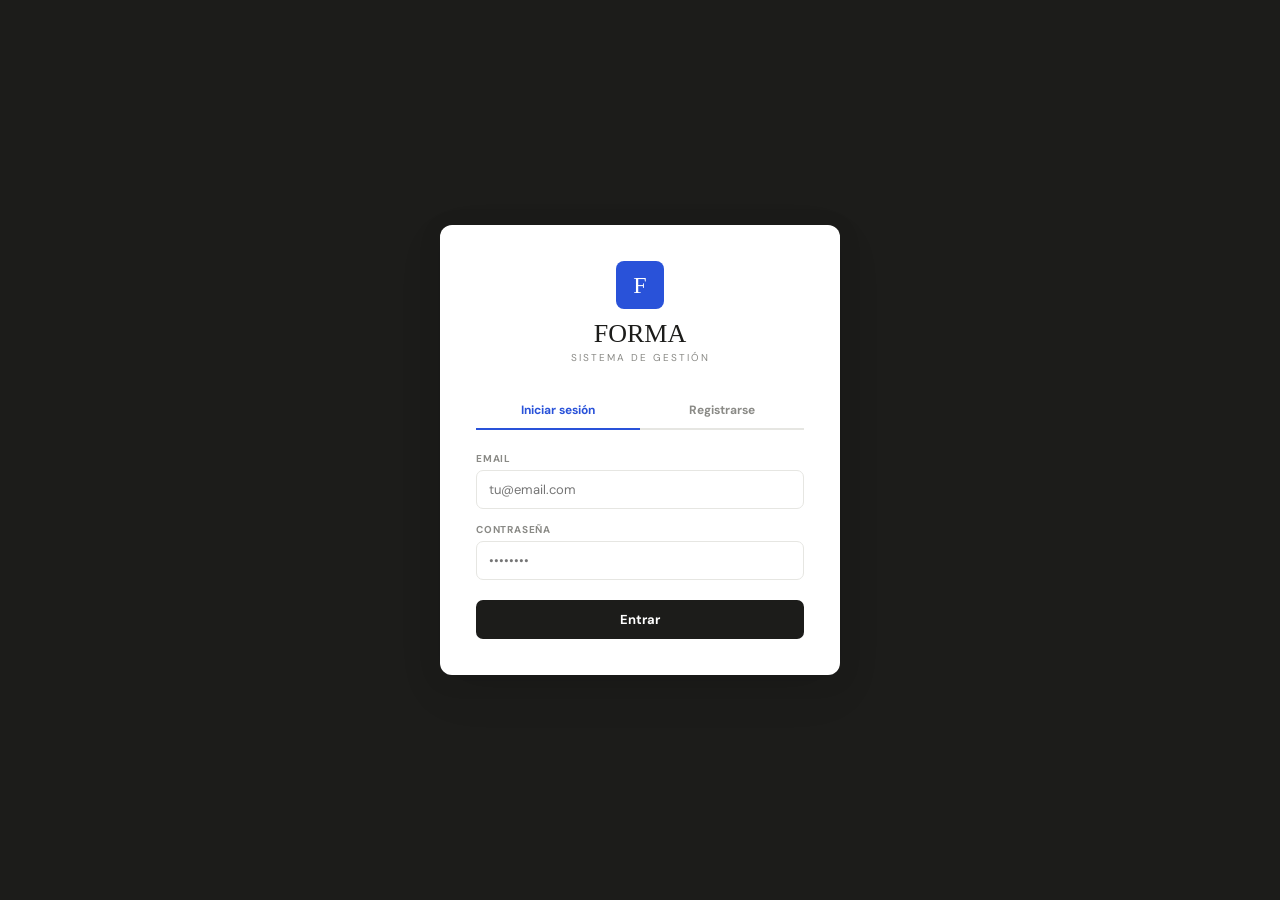
==== index.html @ 28c8d7a1 "Fix auth: bump scripts a v=3 para forzar cache bust tras deploy" ====
<!DOCTYPE html>
<html lang="es">
<head>
  <meta charset="UTF-8">
  <meta name="viewport" content="width=device-width, initial-scale=1.0">
  <title>FORMA</title>
  <link rel="stylesheet" href="css/styles.css">
  <link rel="stylesheet" href="https://cdnjs.cloudflare.com/ajax/libs/font-awesome/5.15.4/css/all.min.css">
  <link href="https://fonts.googleapis.com/css2?family=DM+Sans:wght@400;500;600;700;800;900&display=swap" rel="stylesheet">
</head>
<body>

<!-- PANTALLA DE AUTENTICACIÓN -->
<div id="auth-screen" class="hidden">
  <div class="auth-box">
    <div class="auth-logo">
      <div class="auth-logo-mark">F</div>
      <div class="auth-logo-name">FORMA</div>
      <div class="auth-logo-tag">Sistema de Gestión</div>
    </div>
    <div class="auth-tab">
      <div class="auth-tab-btn active" id="tab-login" onclick="window.switchAuthTab&&switchAuthTab('login')">Iniciar sesión</div>
      <div class="auth-tab-btn" id="tab-registro" onclick="window.switchAuthTab&&switchAuthTab('registro')">Registrarse</div>
    </div>
    <div id="auth-login">
      <div class="auth-field"><label>Email</label><input type="email" id="au-email" placeholder="tu@email.com" onkeydown="if(event.key==='Enter')doLogin()"></div>
      <div class="auth-field"><label>Contraseña</label><input type="password" id="au-pass" placeholder="••••••••" onkeydown="if(event.key==='Enter')doLogin()"></div>
      <button class="auth-btn" onclick="window.doLogin&&doLogin()">Entrar</button>
      <div id="auth-login-msg" style="display:none" class="auth-msg"></div>
    </div>
    <div id="auth-registro" style="display:none">
      <div class="auth-field"><label>Nombre completo</label><input id="au-rnom" placeholder="Tu nombre"></div>
      <div class="auth-field"><label>Email</label><input type="email" id="au-remail" placeholder="tu@email.com"></div>
      <div class="auth-field"><label>Contraseña</label><input type="password" id="au-rpass" placeholder="Mínimo 6 caracteres"></div>
      <div class="auth-field"><label>Repetir contraseña</label><input type="password" id="au-rpass2" placeholder="Repetir"></div>
      <button class="auth-btn" onclick="window.doRegistro&&doRegistro()">Solicitar acceso</button>
      <div id="auth-reg-msg" style="display:none" class="auth-msg"></div>
    </div>
  </div>
</div>

<!-- APLICACIÓN PRINCIPAL -->
<div class="app">
  <aside class="sidebar">
    <div class="sb-logo">
      <div class="logo-mark">F</div>
      <div class="logo-name">FORMA</div>
      <div class="logo-tag">Gestión Integral</div>
    </div>
    <nav class="sb-nav">
      <div class="sb-section">Principal</div>
      <div class="sb-item" id="nav-dashboard" onclick="go('dashboard')"><i class="fa fa-chart-bar"></i><span>Dashboard</span></div>
      <div class="sb-section">Comercial</div>
      <div class="sb-item" id="nav-leads" onclick="go('leads')"><i class="fa fa-funnel-dollar"></i><span>Leads</span></div>
      <div class="sb-item" id="nav-ventas" onclick="go('ventas')"><i class="fa fa-address-book"></i><span>Ventas</span></div>
      <div class="sb-item" id="nav-agente" onclick="go('agente')"><i class="fa fa-phone"></i><span>Agente Ventas</span></div>
      <div class="sb-section">Operaciones</div>
      <div class="sb-item" id="nav-gestion" onclick="go('gestion')" style="position:relative"><i class="fa fa-project-diagram"></i><span>Gestión</span><span id="badge-gestion" style="display:none;position:absolute;top:6px;right:6px;width:8px;height:8px;background:#ef4444;border-radius:50%;border:2px solid var(--sidebar-bg,#1a1a2e)"></span></div>
      <div class="sb-item" id="nav-diseno" onclick="go('diseno')"><i class="fa fa-pen-nib"></i><span>Diseño</span></div>
      <div class="sb-section">Finanzas</div>
      <div class="sb-item" id="nav-presupuestos" onclick="go('presupuestos')"><i class="fa fa-file-invoice-dollar"></i><span>Presupuestos</span></div>
      <div class="sb-item" id="nav-contable" onclick="go('contable')"><i class="fa fa-coins"></i><span>Contable</span></div>
      <div class="sb-item" id="nav-financiero" onclick="go('financiero')" style="display:none"><i class="fa fa-chart-line"></i><span>Análisis Financiero</span></div>
      <div class="sb-item" id="nav-usuarios" onclick="go('usuarios')" style="display:none"><i class="fa fa-users-cog"></i><span>Usuarios</span></div>
    </nav>
    <div class="sb-user" style="cursor:pointer" onclick="doLogout()" title="Cerrar sesión">
      <div class="sb-avatar" id="sb-avatar" style="background:var(--accent)">A</div>
      <div style="flex:1;min-width:0">
        <div class="sb-uname" id="sb-uname">Admin Sistema</div>
        <div class="sb-urole" id="sb-urole">Acceso total</div>
      </div>
      <i class="fa fa-sign-out-alt" style="color:rgba(255,255,255,.3);font-size:12px"></i>
    </div>
  </aside>
  <main class="main">
    <div class="topbar">
      <div class="topbar-left">
        <div class="topbar-title" id="topbar-title">Dashboard</div>
        <div class="sw"><i class="fa fa-search si"></i><input type="text" id="search-q" placeholder="Buscar..." oninput="buscar(this.value)"></div>
      </div>
      <div id="topbar-actions" style="display:flex;gap:8px"></div>
    </div>
    <div class="content" id="content"></div>
  </main>
</div>


<!-- MODALES (contenedores - el JS inyecta el contenido) -->
<!-- Modal Lead -->
<!-- Modal Nuevo / Editar Contacto CRM -->
<div id="m-lead" class="overlay">
  <div class="modal modal-lg" style="max-width:760px;width:95vw">
    <div class="modal-hd">
      <div>
        <div class="modal-title" id="m-lead-title">Nuevo Contacto</div>
        <div style="font-size:11px;color:rgba(255,255,255,.4);margin-top:2px">Completá los datos del contacto</div>
      </div>
      <div class="modal-close" onclick="cerrar('m-lead')"><i class="fa fa-times"></i></div>
    </div>
    <div class="modal-bd" style="padding:20px;max-height:74vh;overflow-y:auto">

      <!-- Datos personales -->
      <div style="font-size:10px;font-weight:700;text-transform:uppercase;letter-spacing:1.5px;color:var(--ink3);margin-bottom:10px;padding-bottom:6px;border-bottom:1px solid var(--border)">
        <i class="fa fa-user" style="margin-right:5px"></i>Datos de contacto
      </div>
      <div class="field" style="margin-bottom:14px">
        <label>Nombre completo *</label>
        <input id="l-nom" placeholder="Nombre y apellido">
      </div>
      <div style="display:grid;grid-template-columns:1fr 1fr;gap:14px;margin-bottom:14px">
        <div class="field"><label>Teléfono</label><input id="l-tel" placeholder="+54 9 388..."></div>
        <div class="field"><label>Email</label><input type="email" id="l-email" placeholder="email@ejemplo.com"></div>
      </div>
      <div class="field" style="margin-bottom:14px">
        <label>Dirección</label>
        <input id="l-loc" placeholder="Ciudad, Provincia">
      </div>
      <div style="display:grid;grid-template-columns:1fr 1fr;gap:14px;margin-bottom:14px">
        <div class="field"><label>Empresa</label><input id="l-emp" placeholder="Nombre de la empresa"></div>
        <div class="field"><label>Puesto</label><input id="l-cargo" placeholder="Cargo o rol"></div>
      </div>
      <div style="display:grid;grid-template-columns:1fr 1fr 1fr;gap:14px;margin-bottom:20px">
        <div class="field"><label>Origen</label>
          <select id="l-origen">
            <option value="WhatsApp">WhatsApp</option>
            <option value="Referido">Referido</option>
            <option value="Instagram">Instagram</option>
            <option value="Web">Web</option>
            <option value="Llamada">Llamada</option>
          </select>
        </div>
        <div class="field"><label>Categoría</label>
          <select id="l-cat">
            <option value="Particular">Particular</option>
            <option value="Empresa">Empresa</option>
            <option value="Profesional">Profesional</option>
            <option value="Proveedores">Proveedores</option>
            <option value="Institución">Institución</option>
          </select>
        </div>
        <div class="field"><label>Estado</label>
          <select id="l-status">
            <option value="Pendiente">Pendiente</option>
            <option value="Contactado">Contactado</option>
            <option value="Visita Agendada">Visita Agendada ⭐</option>
            <option value="En seguimiento">En seguimiento</option>
            <option value="Activo">Activo</option>
            <option value="Cerrado">Cerrado</option>
          </select>
        </div>
      </div>

      <!-- Datos bancarios -->
      <div style="font-size:10px;font-weight:700;text-transform:uppercase;letter-spacing:1.5px;color:var(--ink3);margin-bottom:10px;padding-bottom:6px;border-bottom:1px solid var(--border)">
        <i class="fa fa-university" style="margin-right:5px"></i>Datos bancarios <span style="font-size:9px;font-weight:400;text-transform:none">(opcional — para proveedores)</span>
      </div>
      <div style="display:grid;grid-template-columns:1fr 1fr;gap:14px;margin-bottom:14px">
        <div class="field"><label>CUIT/CUIL</label><input id="l-cuit" placeholder="20-00000000-0"></div>
        <div class="field"><label>CBU</label><input id="l-cbu" placeholder="0110..."></div>
      </div>
      <div style="display:grid;grid-template-columns:1fr 1fr;gap:14px;margin-bottom:20px">
        <div class="field"><label>Alias CBU</label><input id="l-alias" placeholder="NOMBRE.APELLIDO"></div>
        <div class="field"><label>Banco</label><input id="l-banco" placeholder="Banco Nación..."></div>
      </div>

      <!-- Notas -->
      <div class="field">
        <label>Notas</label>
        <textarea id="l-notas" rows="3" placeholder="Observaciones, intereses, detalles importantes..."></textarea>
      </div>
    </div>
    <div class="modal-ft">
      <div id="lead-delete-btn" style="display:none">
        <button class="btn btn-danger" onclick="eliminarContacto()"><i class="fa fa-trash"></i> Eliminar</button>
      </div>
      <div style="display:flex;gap:8px">
        <button class="btn btn-secondary" onclick="cerrar('m-lead')">Cancelar</button>
        <button class="btn btn-primary" onclick="guardarLead()">
          <i class="fa fa-save"></i> <span id="lead-btn-label">Guardar Contacto</span>
        </button>
      </div>
    </div>
  </div>
</div>

<!-- Modal Detalle (Lead/Proyecto) -->
<div id="m-detalle" class="overlay">
  <div class="modal modal-lg">
    <div class="modal-hd">
      <div>
        <div class="modal-title" id="det-title"></div>
        <div style="font-size:12px;color:rgba(255,255,255,.5);margin-top:2px" id="det-sub"></div>
      </div>
      <div style="display:flex;gap:8px;align-items:center">
        <button class="btn btn-secondary btn-sm" id="det-edit-btn"><i class="fa fa-edit"></i> Editar</button>
        <div class="modal-close" onclick="cerrar('m-detalle')"><i class="fa fa-times"></i></div>
      </div>
    </div>
    <div class="modal-bd" id="det-body"></div>
  </div>
</div>

<!-- Modal Importar Contactos CRM -->
<div id="m-importar" class="overlay">
  <div class="modal" style="max-width:600px;width:93vw">
    <div class="modal-hd">
      <div>
        <div class="modal-title">Importar Contactos</div>
        <div style="font-size:11px;color:rgba(255,255,255,.4);margin-top:2px">Importá desde CSV o archivo de texto</div>
      </div>
      <div class="modal-close" onclick="cerrar('m-importar')"><i class="fa fa-times"></i></div>
    </div>
    <div class="modal-bd" style="padding:24px">
      <input type="hidden" id="crm-imp-step" value="1">

      <!-- Paso 1: Subir archivo -->
      <div id="crm-imp-step1">
        <!-- Zona drag & drop -->
        <div id="crm-imp-dropzone"
          style="border:2px dashed var(--border);border-radius:var(--r-lg);padding:46px 24px;text-align:center;background:var(--surface);cursor:pointer;transition:border-color .2s;margin-bottom:20px"
          onclick="document.getElementById('crm-imp-file-input').click()"
          ondragover="event.preventDefault();this.style.borderColor='var(--accent)'"
          ondragleave="this.style.borderColor='var(--border)'"
          ondrop="event.preventDefault();this.style.borderColor='var(--border)';crmImportarCSV(event.dataTransfer.files)">
          <i class="fa fa-file-import" style="font-size:38px;color:var(--ink4);display:block;margin-bottom:14px"></i>
          <div style="font-size:15px;font-weight:600;color:var(--ink2);margin-bottom:8px">Arrastrá tu archivo aquí</div>
          <div style="font-size:12px;color:var(--ink4);margin-bottom:16px">o hacé click para seleccionar</div>
          <div style="font-size:11px;color:var(--ink4);margin-bottom:16px">Formatos: .txt, .csv (separado por tabulaciones)</div>
          <button class="btn btn-secondary btn-sm" onclick="event.stopPropagation();document.getElementById('crm-imp-file-input').click()">
            <i class="fa fa-folder-open"></i> Seleccionar Archivo
          </button>
          <input type="file" id="crm-imp-file-input" accept=".txt,.csv,.tsv"
            style="display:none" onchange="crmImportarCSV(this.files)">
        </div>

        <!-- Instrucciones -->
        <div style="background:var(--surface2);border-radius:var(--r);padding:16px">
          <div style="font-size:12px;font-weight:700;color:var(--ink2);margin-bottom:10px">
            <i class="fa fa-info-circle" style="color:var(--accent)"></i> Formato esperado
          </div>
          <div style="font-size:12px;color:var(--ink3);line-height:1.8">
            • Columna 1: Cualquier dato (se ignora)<br>
            • Columna 2: <strong>Teléfono</strong><br>
            • Columna 3: <strong>Nombre</strong> (puede incluir puesto, ej: "Juan — Arquitecto")<br>
            • Primera fila: Encabezado (se omite automáticamente)<br>
            • El sistema detecta automáticamente empresa, puesto y categoría
          </div>
        </div>
      </div>

      <!-- Paso 2: Resultado (se muestra tras importar) -->
      <div id="crm-imp-step2" style="display:none;text-align:center;padding:20px 0">
        <i class="fa fa-check-circle" style="font-size:48px;color:var(--green);display:block;margin-bottom:16px"></i>
        <div style="font-size:18px;font-weight:700;color:var(--ink1);margin-bottom:8px">¡Importación exitosa!</div>
        <div id="crm-imp-resultado" style="font-size:14px;color:var(--ink3)"></div>
      </div>
    </div>
    <div class="modal-ft">
      <button class="btn btn-secondary" onclick="cerrar('m-importar')">Cerrar</button>
    </div>
  </div>
</div>

<!-- Modal Timeline -->
<div id="m-timeline" class="overlay">
  <div class="modal">
    <div class="modal-hd">
      <div class="modal-title">Registrar actividad</div>
      <div class="modal-close" onclick="cerrar('m-timeline')"><i class="fa fa-times"></i></div>
    </div>
    <div class="modal-bd">
      <div class="field"><label>Tipo</label>
        <select id="tl-tipo"><option value="llamada">Llamada</option><option value="reunion">Reunión</option><option value="email">Email</option><option value="whatsapp">WhatsApp</option><option value="nota">Nota</option></select></div>
      <div class="field"><label>Fecha</label><input type="date" id="tl-fecha"></div>
      <div class="field"><label>Nota</label><textarea id="tl-nota" rows="3" placeholder="¿Qué se habló?"></textarea></div>
      <div class="field"><label>Próxima acción</label><input id="tl-prox" placeholder="Ej: Llamar el lunes"></div>
    </div>
    <div class="modal-ft">
      <button class="btn btn-secondary" onclick="cerrar('m-timeline')">Cancelar</button>
      <button class="btn btn-primary" onclick="guardarTL()"><i class="fa fa-check"></i> Guardar</button>
    </div>
  </div>
</div>

<!-- Modal Proyecto -->
<!-- Modal Nuevo / Editar Proyecto -->
<div id="m-proyecto" class="overlay">
  <div class="modal modal-lg" style="max-width:760px;width:95vw">
    <div class="modal-hd">
      <div>
        <div class="modal-title" id="m-proy-title">Nuevo Proyecto</div>
        <div style="font-size:11px;color:rgba(255,255,255,.4);margin-top:2px">Completá los campos para registrar el proyecto</div>
      </div>
      <div class="modal-close" onclick="cerrar('m-proyecto')"><i class="fa fa-times"></i></div>
    </div>
    <div class="modal-bd" style="padding:20px;max-height:72vh;overflow-y:auto">
      <!-- Nombre -->
      <div class="field" style="margin-bottom:14px">
        <label>Nombre del proyecto *</label>
        <input id="p-nom" placeholder="Ej: Oficina Tech Solutions">
      </div>
      <!-- Cliente / Empresa -->
      <div style="display:grid;grid-template-columns:1fr 1fr;gap:14px;margin-bottom:14px">
        <div class="field"><label>Cliente *</label><input id="p-cli" placeholder="Nombre del cliente"></div>
        <div class="field"><label>Empresa <span style="font-size:10px;color:var(--ink3)">(opcional)</span></label><input id="p-emp" placeholder="Nombre de la empresa"></div>
      </div>
      <!-- CUIT / Tel -->
      <div style="display:grid;grid-template-columns:1fr 1fr;gap:14px;margin-bottom:14px">
        <div class="field"><label>CUIT</label><input id="p-cuit" placeholder="30-00000000-0"></div>
        <div class="field"><label>Teléfono</label><input id="p-tel" placeholder="+54 9 388..."></div>
      </div>
      <!-- Email -->
      <div class="field" style="margin-bottom:14px">
        <label>Email</label><input type="email" id="p-email" placeholder="email@empresa.com">
      </div>
      <!-- Categoría / Tipo / Área / Estado -->
      <div style="display:grid;grid-template-columns:1fr 1fr;gap:14px;margin-bottom:14px">
        <div class="field"><label>Categoría</label>
          <select id="p-cat">
            <option value="Oficina">Oficina</option>
            <option value="Hogar">Hogar</option>
            <option value="Comercio">Comercio</option>
            <option value="Gastronómico">Gastronómico</option>
          </select>
        </div>
        <div class="field"><label>Tipo de Proyecto</label>
          <select id="p-tipo">
            <option value="Diseño integral">Diseño integral</option>
            <option value="Equipamiento">Equipamiento</option>
            <option value="Renovación">Renovación</option>
            <option value="Consultoría">Consultoría</option>
          </select>
        </div>
        <div class="field"><label>Área</label>
          <select id="p-area">
            <option value="gestion">Gestión</option>
            <option value="diseño">Diseño</option>
            <option value="arquitectura">Arquitectura</option>
          </select>
        </div>
        <div class="field"><label>Estado</label>
          <select id="p-status">
            <option value="relevamiento">Relevamiento</option>
            <option value="presupuestar">Presupuestar ⚡ (crea ppto.)</option>
            <option value="En proceso">En proceso</option>
            <option value="completado">Completado</option>
            <option value="cancelado">Cancelado 🗑️ (elimina proyecto)</option>
          </select>
        </div>
      </div>
      <!-- Fecha -->
      <div class="field" style="margin-bottom:14px">
        <label>Fecha límite</label>
        <input type="date" id="p-fecha">
      </div>
      <!-- Descripción -->
      <div class="field" style="margin-bottom:14px">
        <label>Brief / Descripción</label>
        <textarea id="p-desc" rows="3" placeholder="Descripción del proyecto..."></textarea>
      </div>
      <!-- Relevamiento -->
      <div class="field" style="margin-bottom:0">
        <label>Relevamiento <span style="font-size:10px;color:var(--ink3)">(notas técnicas)</span></label>
        <textarea id="p-relev" rows="3" placeholder="Datos del relevamiento: medidas, materiales, observaciones..."></textarea>
      </div>
    </div>
    <div class="modal-ft">
      <div id="proy-delete-btn" style="display:none">
        <button class="btn btn-danger" onclick="eliminarProyectoCascada(editProjId)">
          <i class="fa fa-trash"></i> Eliminar Proyecto
        </button>
      </div>
      <div style="display:flex;gap:8px">
        <button class="btn btn-secondary" onclick="cerrar('m-proyecto')">Cancelar</button>
        <button class="btn btn-primary" onclick="guardarProyecto()">
          <i class="fa fa-save"></i> <span id="proy-btn-label">Guardar Proyecto</span>
        </button>
      </div>
    </div>
  </div>
</div>

<!-- Modal Archivos del Proyecto -->
<div id="m-proy-archivos" class="overlay">
  <div class="modal" style="max-width:580px;width:92vw">
    <div class="modal-hd">
      <div>
        <div class="modal-title">Archivos del Proyecto</div>
        <div style="font-size:11px;color:rgba(255,255,255,.4);margin-top:2px" id="proy-arch-sub">—</div>
      </div>
      <div class="modal-close" onclick="cerrar('m-proy-archivos')"><i class="fa fa-times"></i></div>
    </div>
    <div class="modal-bd" style="padding:20px">
      <!-- Zona drag & drop -->
      <div id="proy-dropzone"
        style="border:2px dashed var(--border);border-radius:var(--r-lg);padding:38px 24px;text-align:center;background:var(--surface);cursor:pointer;transition:border-color .2s;margin-bottom:20px"
        onclick="document.getElementById('proy-file-input').click()"
        ondragover="event.preventDefault();this.style.borderColor='var(--accent)'"
        ondragleave="this.style.borderColor='var(--border)'"
        ondrop="proyDrop(event)">
        <i class="fa fa-cloud-upload-alt" style="font-size:36px;color:var(--ink4);margin-bottom:12px;display:block"></i>
        <div style="font-size:14px;font-weight:600;color:var(--ink2);margin-bottom:6px">Arrastrá archivos aquí o hacé click</div>
        <div style="font-size:11px;color:var(--ink4)">PDF, JPG, PNG, DWG, DXF, XLS, XLSX, DOC, DOCX · Máx. 50MB</div>
        <button class="btn btn-secondary btn-sm" style="margin-top:14px"
          onclick="event.stopPropagation();document.getElementById('proy-file-input').click()">
          <i class="fa fa-folder-open"></i> Seleccionar Archivos
        </button>
        <input type="file" id="proy-file-input"
          accept=".pdf,.jpg,.jpeg,.png,.dwg,.dxf,.xls,.xlsx,.doc,.docx"
          multiple style="display:none"
          onchange="proyAgregarArchivos(this.files)">
      </div>
      <!-- Contador + lista -->
      <div style="font-size:12px;font-weight:700;color:var(--ink2);margin-bottom:10px" id="proy-arch-count">Archivos adjuntos (0)</div>
      <div id="proy-arch-lista"
        style="max-height:220px;overflow-y:auto;border:1px solid var(--border);border-radius:var(--r);overflow:hidden">
      </div>
      <!-- Banner 60 días -->
      <div style="margin-top:16px;padding:10px 14px;background:#fff3cd;border:1px solid #ffc107;border-radius:var(--r);display:flex;gap:10px;align-items:flex-start">
        <i class="fa fa-exclamation-triangle" style="color:#856404;margin-top:2px;flex-shrink:0"></i>
        <span style="font-size:11px;color:#856404">Recordatorio: Los archivos se eliminan automáticamente del servidor a los 60 días para optimizar el espacio de almacenamiento.</span>
      </div>
    </div>
    <div class="modal-ft">
      <button class="btn btn-secondary" onclick="cerrar('m-proy-archivos')">Cerrar</button>
    </div>
  </div>
</div>

<!-- Modal Diseño -->
<!-- Modal Nueva / Editar Solicitud de Diseño -->
<div id="m-diseno" class="overlay">
  <div class="modal" style="max-width:700px;width:95vw">
    <div class="modal-hd">
      <div>
        <div class="modal-title" id="m-dis-title">Nueva Solicitud de Diseño</div>
        <div style="font-size:11px;color:rgba(255,255,255,.4);margin-top:2px">Completá los campos para registrar la solicitud</div>
      </div>
      <div class="modal-close" onclick="cerrar('m-diseno')"><i class="fa fa-times"></i></div>
    </div>
    <div class="modal-bd" style="padding:20px;max-height:72vh;overflow-y:auto">
      <div style="display:grid;grid-template-columns:1fr 1fr;gap:14px;margin-bottom:14px">
        <div class="field"><label>Proyecto *</label><select id="d-proy"></select></div>
        <div class="field"><label>Tipo de Diseño *</label>
          <select id="d-tipo">
            <option value="Logo">Logo</option>
            <option value="Branding">Branding</option>
            <option value="Planos">Planos</option>
            <option value="3D">Renders 3D</option>
            <option value="Presentación">Presentación</option>
            <option value="Señalética">Señalética</option>
            <option value="Otro">Otro</option>
          </select>
        </div>
        <div class="field"><label>Prioridad</label>
          <select id="d-prioridad">
            <option value="Media" selected>Media</option>
            <option value="Alta">Alta</option>
            <option value="Baja">Baja</option>
          </select>
        </div>
        <div class="field"><label>Fecha de entrega *</label><input type="date" id="d-fecha"></div>
      </div>
      <div class="field" style="margin-bottom:14px">
        <label>Responsable</label>
        <input id="d-responsable" placeholder="Equipo de Diseño" value="Equipo de Diseño">
      </div>
      <div class="field" style="margin-bottom:14px">
        <label>Brief — Resumen *</label>
        <textarea id="d-brief" rows="3" placeholder="Resumen breve del trabajo a realizar..."></textarea>
      </div>
      <div class="field" style="margin-bottom:14px">
        <label>Descripción completa</label>
        <textarea id="d-descripcion" rows="4" placeholder="Detalles completos del proyecto de diseño..."></textarea>
      </div>
      <div style="display:grid;grid-template-columns:1fr 1fr;gap:14px;margin-bottom:14px">
        <div class="field">
          <label>Requerimientos <span style="font-size:10px;color:var(--ink3)">(separados por coma)</span></label>
          <textarea id="d-requerimientos" rows="2" placeholder="Ej: Logo en formato vectorial, Versión B/N, Manual de marca"></textarea>
        </div>
        <div class="field">
          <label>Entregables <span style="font-size:10px;color:var(--ink3)">(separados por coma)</span></label>
          <textarea id="d-entregables" rows="2" placeholder="Ej: Archivos AI, PDF alta res, PNG transparente"></textarea>
        </div>
      </div>
      <div class="field" style="margin-bottom:0">
        <label>Referencias visuales</label>
        <textarea id="d-referencias" rows="2" placeholder="Links, descripciones de estilos, moodboard..."></textarea>
      </div>
    </div>
    <div class="modal-ft">
      <div id="dis-delete-btn" style="display:none">
        <button class="btn btn-danger" onclick="eliminarSolicitud()"><i class="fa fa-trash"></i> Eliminar</button>
      </div>
      <div style="display:flex;gap:8px">
        <button class="btn btn-secondary" onclick="cerrar('m-diseno')">Cancelar</button>
        <button class="btn btn-primary" onclick="guardarDiseno()"><i class="fa fa-save"></i> <span id="dis-btn-label">Crear Solicitud</span></button>
      </div>
    </div>
  </div>
</div>

<!-- Modal Detalle Solicitud -->
<div id="m-dis-detalle" class="overlay">
  <div class="modal" style="max-width:800px;width:95vw">
    <div class="modal-hd">
      <div>
        <div class="modal-title" id="m-dis-det-title">Solicitud de Diseño</div>
        <div style="font-size:11px;color:rgba(255,255,255,.4);margin-top:2px" id="m-dis-det-sub">—</div>
      </div>
      <div class="modal-close" onclick="cerrar('m-dis-detalle')"><i class="fa fa-times"></i></div>
    </div>
    <div class="modal-bd" id="dis-detalle-body" style="padding:0;max-height:78vh;overflow-y:auto"></div>
    <div class="modal-ft">
      <div style="display:flex;gap:8px;width:100%;justify-content:space-between;align-items:center">
        <div style="display:flex;gap:8px">
          <button class="btn btn-secondary btn-sm" onclick="editarSolicitudDesde()"><i class="fa fa-edit"></i> Editar</button>
          <button class="btn btn-secondary btn-sm" onclick="abrirCambiarEstado()"><i class="fa fa-check-circle"></i> Cambiar estado</button>
          <button class="btn btn-secondary btn-sm" onclick="abrirSubirArchivos()"><i class="fa fa-upload"></i> Subir archivos</button>
        </div>
        <button class="btn btn-secondary btn-sm" onclick="cerrar('m-dis-detalle')">Cerrar</button>
      </div>
    </div>
  </div>
</div>

<!-- Modal Cambiar Estado -->
<div id="m-dis-estado" class="overlay">
  <div class="modal" style="max-width:420px;width:92vw">
    <div class="modal-hd">
      <div class="modal-title">Cambiar Estado</div>
      <div class="modal-close" onclick="cerrar('m-dis-estado')"><i class="fa fa-times"></i></div>
    </div>
    <div class="modal-bd" style="padding:20px">
      <div style="margin-bottom:14px">
        <div style="font-size:14px;font-weight:700" id="dis-est-nombre">—</div>
        <div style="font-size:12px;color:var(--ink3);margin-top:4px">Estado actual: <span id="dis-est-actual" class="badge b-gray" style="font-size:11px">—</span></div>
      </div>
      <div class="field">
        <label>Nuevo Estado</label>
        <select id="dis-nuevo-estado">
          <option value="pendiente">Pendiente</option>
          <option value="En proceso">En proceso</option>
          <option value="completado">Completado</option>
        </select>
      </div>
    </div>
    <div class="modal-ft">
      <button class="btn btn-secondary" onclick="cerrar('m-dis-estado')">Cancelar</button>
      <button class="btn btn-primary" onclick="guardarEstadoSolicitud()"><i class="fa fa-save"></i> Guardar Cambio</button>
    </div>
  </div>
</div>

<!-- Modal Subir Archivos -->
<div id="m-dis-archivos" class="overlay">
  <div class="modal" style="max-width:560px;width:92vw">
    <div class="modal-hd">
      <div>
        <div class="modal-title">Subir Archivos</div>
        <div style="font-size:11px;color:rgba(255,255,255,.4);margin-top:2px" id="dis-arch-sub">—</div>
      </div>
      <div class="modal-close" onclick="cerrar('m-dis-archivos')"><i class="fa fa-times"></i></div>
    </div>
    <div class="modal-bd" style="padding:20px">
      <!-- Zona drag & drop -->
      <div id="dis-dropzone"
        style="border:2px dashed var(--border);border-radius:var(--r-lg);padding:40px 24px;text-align:center;background:var(--surface);cursor:pointer;transition:border-color .2s;margin-bottom:20px"
        onclick="document.getElementById('dis-file-input').click()"
        ondragover="event.preventDefault();this.style.borderColor='var(--accent)'"
        ondragleave="this.style.borderColor='var(--border)'"
        ondrop="disDrop(event)">
        <i class="fa fa-cloud-upload-alt" style="font-size:36px;color:var(--ink4);margin-bottom:12px;display:block"></i>
        <div style="font-size:14px;font-weight:600;color:var(--ink2);margin-bottom:6px">Arrastrá archivos aquí o hacé click para seleccionar</div>
        <div style="font-size:11px;color:var(--ink4)">PDF, JPG, PNG, AI, PSD, DWG, SVG · Máx. 50MB por archivo</div>
        <button class="btn btn-secondary btn-sm" style="margin-top:14px" onclick="event.stopPropagation();document.getElementById('dis-file-input').click()">
          <i class="fa fa-folder-open"></i> Seleccionar Archivos
        </button>
        <input type="file" id="dis-file-input" accept=".pdf,.jpg,.jpeg,.png,.ai,.psd,.dwg,.svg" multiple style="display:none" onchange="disAgregarArchivos(this.files)">
      </div>

      <!-- Lista archivos -->
      <div style="font-size:12px;font-weight:700;color:var(--ink2);margin-bottom:10px" id="dis-arch-count">Archivos adjuntos (0)</div>
      <div id="dis-arch-lista" style="max-height:200px;overflow-y:auto;display:flex;flex-direction:column;gap:0"></div>

      <!-- Banner 60 días -->
      <div style="margin-top:16px;padding:10px 14px;background:#fff3cd;border:1px solid #ffc107;border-radius:var(--r);display:flex;gap:10px;align-items:flex-start">
        <i class="fa fa-exclamation-triangle" style="color:#856404;margin-top:2px;flex-shrink:0"></i>
        <span style="font-size:11px;color:#856404">Recordatorio: Los archivos se eliminan automáticamente del servidor a los 60 días para optimizar el espacio de almacenamiento.</span>
      </div>
    </div>
    <div class="modal-ft">
      <button class="btn btn-secondary" onclick="cerrar('m-dis-archivos')">Cerrar</button>
    </div>
  </div>
</div>

<!-- Modal Oportunidad de Ventas -->
<div id="m-oportunidad" class="overlay">
  <div class="modal modal-lg" style="max-width:820px;width:96vw">
    <div class="modal-hd">
      <div>
        <div class="modal-title" id="opp-title">Nueva Oportunidad</div>
        <div style="font-size:11px;color:rgba(255,255,255,.4);margin-top:2px">Seguimiento de oportunidad de venta</div>
      </div>
      <div class="modal-close" onclick="cerrar('m-oportunidad')"><i class="fa fa-times"></i></div>
    </div>
    <div class="modal-bd" style="padding:0;max-height:80vh;overflow:hidden;display:flex">

      <!-- Columna izquierda: datos -->
      <div style="flex:1;padding:20px;overflow-y:auto;border-right:1px solid var(--border)">

        <!-- Etapa -->
        <div class="field" style="margin-bottom:16px">
          <label>Etapa del pipeline</label>
          <select id="opp-etapa" style="font-weight:700">
            <option value="prospecto">🔍 Prospecto</option>
            <option value="contactado">📞 Contactado</option>
            <option value="presentacion">📨 Presentación enviada</option>
            <option value="visita">📅 Visita agendada</option>
            <option value="relevamiento">📐 Relevamiento</option>
            <option value="propuesta">📋 Propuesta enviada</option>
            <option value="cerrado">🏆 Cerrado ✓</option>
            <option value="perdido">❌ Perdido</option>
          </select>
        </div>

        <!-- Nombre y empresa -->
        <div class="field" style="margin-bottom:14px">
          <label>Nombre de la oportunidad *</label>
          <input id="opp-nombre" placeholder="Ej: Equipamiento oficina Tech Solutions">
        </div>
        <div style="display:grid;grid-template-columns:1fr 1fr;gap:14px;margin-bottom:14px">
          <div class="field"><label>Empresa</label><input id="opp-empresa" placeholder="Nombre de la empresa"></div>
          <div class="field"><label>Contacto</label><input id="opp-contacto" placeholder="Nombre del contacto"></div>
        </div>
        <div style="display:grid;grid-template-columns:1fr 1fr;gap:14px;margin-bottom:14px">
          <div class="field"><label>Teléfono / WhatsApp</label><input id="opp-tel" placeholder="+54 9 388..."></div>
          <div class="field"><label>Email</label><input type="email" id="opp-email" placeholder="email@empresa.com"></div>
        </div>

        <!-- Valor y próxima acción -->
        <div style="display:grid;grid-template-columns:1fr 1fr;gap:14px;margin-bottom:14px">
          <div class="field">
            <label>Valor estimado ($)</label>
            <input type="number" id="opp-valor" placeholder="0" min="0">
          </div>
          <div class="field">
            <label>Próxima acción</label>
            <input type="date" id="opp-prox-accion">
          </div>
        </div>

        <!-- Notas -->
        <div class="field" style="margin-bottom:14px">
          <label>Notas</label>
          <textarea id="opp-notas" rows="3" placeholder="Brief, intereses, detalles del proyecto..."></textarea>
        </div>

        <!-- Accesos rápidos -->
        <div style="display:flex;gap:8px;flex-wrap:wrap;padding:12px;background:var(--surface2);border-radius:var(--r);margin-bottom:0">
          <div style="font-size:11px;font-weight:700;color:var(--ink3);width:100%;margin-bottom:4px">ACCIONES RÁPIDAS</div>
          <button class="btn btn-secondary btn-sm" onclick="if(document.getElementById('opp-tel').value){window.open('https://wa.me/'+document.getElementById('opp-tel').value.replace(/\\D/g,''))}else{alert('Cargá el teléfono primero')}">
            <i class="fa fa-whatsapp" style="color:#25d366"></i> Abrir WhatsApp
          </button>
          <button class="btn btn-secondary btn-sm" onclick="transferirAGestion(editOppId)" id="opp-btn-gestion" style="color:var(--accent)">
            <i class="fa fa-arrow-right"></i> Transferir a Gestión
          </button>
        </div>
      </div>

      <!-- Columna derecha: actividades -->
      <div id="opp-col-actividades" style="width:320px;flex-shrink:0;display:flex;flex-direction:column;overflow:hidden">
        <div style="padding:14px 16px;border-bottom:1px solid var(--border);font-size:12px;font-weight:700;color:var(--ink2)">
          <i class="fa fa-history" style="margin-right:6px;color:var(--accent)"></i>ACTIVIDADES
        </div>

        <!-- Nueva actividad -->
        <div style="padding:12px 16px;border-bottom:1px solid var(--border);background:var(--surface2)">
          <div style="display:grid;grid-template-columns:1fr 1fr;gap:8px;margin-bottom:8px">
            <select id="opp-act-tipo" style="font-size:12px;padding:6px 8px">
              <option value="llamada">📞 Llamada</option>
              <option value="whatsapp">💬 WhatsApp</option>
              <option value="reunion">🤝 Reunión</option>
              <option value="email">📧 Email</option>
              <option value="visita">📍 Visita</option>
              <option value="nota">📝 Nota</option>
            </select>
            <input type="date" id="opp-act-fecha" style="font-size:12px">
          </div>
          <textarea id="opp-act-nota" rows="2" placeholder="¿Qué pasó? ¿Qué se acordó?..." style="font-size:12px;width:100%;resize:none"></textarea>
          <button class="btn btn-primary btn-sm" onclick="guardarActividadOpp()" style="width:100%;margin-top:6px">
            <i class="fa fa-plus"></i> Registrar actividad
          </button>
        </div>

        <!-- Lista de actividades -->
        <div id="opp-actividades-body" style="flex:1;overflow-y:auto;padding:8px 16px">
          <div style="padding:12px;text-align:center;color:var(--ink4);font-size:12px">Sin actividades aún</div>
        </div>
      </div>

    </div>
    <div class="modal-ft">
      <div id="opp-delete-btn" style="display:none">
        <button class="btn btn-danger" onclick="eliminarOportunidad(editOppId)"><i class="fa fa-trash"></i> Eliminar</button>
      </div>
      <div style="display:flex;gap:8px">
        <button class="btn btn-secondary" onclick="cerrar('m-oportunidad')">Cancelar</button>
        <button class="btn btn-primary" onclick="guardarOportunidad()"><i class="fa fa-save"></i> Guardar</button>
      </div>
    </div>
  </div>
</div>

<!-- Modal Presupuesto -->

<!-- Modal Detalle Presupuesto (tabs: Presentación / Análisis / Pagos) -->
<div id="m-ppto-detalle" class="overlay">
  <div class="modal" style="max-width:1300px;width:98vw;max-height:96vh;padding:0;overflow:hidden;display:flex;flex-direction:column">
    <div id="ppto-detalle-body" style="flex:1;overflow-y:auto;display:flex;flex-direction:column"></div>
  </div>
</div>

<div id="m-presupuesto" class="overlay">
  <div class="modal" style="max-width:1400px;width:98vw;max-height:96vh;overflow:hidden;display:flex;flex-direction:column">
    <div class="modal-hd">
      <div>
        <div class="modal-title" id="m-ppto-title">Presupuesto</div>
        <div style="font-size:12px;color:rgba(255,255,255,.5);margin-top:2px" id="m-ppto-num"></div>
      </div>
      <div class="modal-close" onclick="cerrar('m-presupuesto')"><i class="fa fa-times"></i></div>
    </div>
    <div class="modal-bd" style="padding:0;overflow-y:auto;max-height:82vh;flex:1">
      <div style="display:grid;grid-template-columns:1fr 1fr 1fr 1fr;gap:14px;padding:18px 24px;border-bottom:1px solid var(--border)">
        <div class="field"><label>Proyecto</label><select id="pp-proyecto" onchange="autoFillClientePpto()"></select></div>
        <div class="field"><label>Cliente</label><input id="pp-cliente" placeholder="Nombre del cliente"></div>
        <div class="field"><label>CUIT</label><input id="pp-cuit" placeholder="30-00000000-0"></div>
        <div class="field"><label>Fecha</label><input type="date" id="pp-fecha"></div>
      </div>
      <div style="display:grid;grid-template-columns:1fr 1fr 1fr;gap:14px;padding:12px 20px;border-bottom:1px solid var(--border)">
        <div class="field"><label>Tipo Factura</label>
          <select id="pp-factura"><option value="A">Factura A</option><option value="B">Factura B</option><option value="C">Factura C</option></select></div>
        <div class="field"><label>Estado</label>
          <select id="pp-status"><option value="borrador">Borrador</option><option value="enviado">Enviado</option><option value="aprobado">Aprobado</option><option value="rechazado">Rechazado</option></select></div>
        <div class="field"><label>Descuento global %</label><input type="number" id="pp-dto" value="0" min="0" max="100" oninput="recalcPpto()"></div>
      </div>
      <!-- Items -->
      <div style="padding:12px 20px;border-bottom:1px solid var(--border)">
        <div style="display:flex;gap:8px;margin-bottom:10px">

          <button class="btn btn-primary btn-sm" onclick="agregarItem()"><i class="fa fa-plus"></i> Ítem</button>
        </div>
        <div class="tbl-wrap" style="border:none;overflow-x:auto">
          <table style="min-width:900px">
            <thead><tr style="background:#1c1c1a;color:#fff">
              <th style="width:32px;padding:10px 8px;font-size:11px">#</th>
              <th style="padding:10px 8px;font-size:12px;min-width:200px">Descripción</th>
              <th style="padding:10px 8px;font-size:12px;min-width:120px;text-align:right">Costo unit.</th>
              <th style="padding:10px 8px;font-size:12px;text-align:center" title="El flete incluye IVA 10.5% (transporte de carga)">Flete% <i class="fa fa-info-circle" style="font-size:10px;color:var(--amber);opacity:.7"></i></th>
              <th style="padding:10px 8px;font-size:12px;text-align:center">Margen%</th>
              <th style="padding:10px 8px;font-size:12px;text-align:center">Cant.</th>
              <th style="padding:10px 8px;font-size:11px;text-align:right">C+F+S</th>
              <th style="padding:10px 8px;font-size:11px;text-align:right">P.Neto</th>
              <th style="padding:10px 8px;font-size:12px;text-align:center">IVA%</th>
              <th style="padding:10px 8px;font-size:12px;text-align:center">IIBB%</th>
              <th style="padding:10px 8px;font-size:11px;text-align:right">P.Final</th>
              <th style="padding:10px 8px;font-size:12px;text-align:right">Total línea</th>
              <th style="width:36px"></th>
            </tr></thead>
            <tbody id="ppto-items-body"></tbody>
          </table>
        </div>
      </div>
      <!-- Resumen -->
      <div style="display:grid;grid-template-columns:1fr 1fr;gap:0;border-bottom:1px solid var(--border)">
        <div style="padding:16px 20px;border-right:1px solid var(--border)">
          <div style="font-size:11px;font-weight:700;text-transform:uppercase;color:var(--ink3);margin-bottom:10px">Estructura de costos</div>
          <div style="display:grid;grid-template-columns:1fr 1fr;gap:6px;font-size:12px">
            <span style="color:var(--ink3)">Costo productos</span><span id="r-compra" style="font-weight:600;text-align:right">$0</span>
            <span style="color:var(--ink3)">Flete</span><span id="r-flete" style="font-weight:600;text-align:right">$0</span>
            <span style="color:var(--ink3)">Seguro (0.9%)</span><span id="r-seguro" style="font-weight:600;text-align:right">$0</span>
            <span style="color:var(--ink3)">Ganancia</span><span id="r-margen" style="font-weight:600;text-align:right;color:var(--green)">$0</span>
            <span style="color:var(--ink3)">IVA compras</span><span id="r-iva-compras" style="font-weight:600;text-align:right">$0</span>
          </div>
        </div>
        <div style="padding:16px 20px">
          <div style="font-size:11px;font-weight:700;text-transform:uppercase;color:var(--ink3);margin-bottom:10px">Totales para el cliente</div>
          <div style="display:grid;grid-template-columns:1fr 1fr;gap:6px;font-size:12px">
            <span style="color:var(--ink3)">Subtotal neto</span><span id="r-subtotal" style="font-weight:600;text-align:right">$0</span>
            <span style="color:var(--ink3)">IVA ventas</span><span id="r-iva-ventas" style="font-weight:600;text-align:right">$0</span>
            <span style="color:var(--ink3)">IIBB</span><span id="r-iibb" style="font-weight:600;text-align:right">$0</span>
            <span style="color:var(--ink3)">IVA a pagar ARCA</span><span id="r-iva-pagar" style="font-weight:600;text-align:right;color:var(--amber)">$0</span>
            <span style="color:var(--ink3)">Descuento</span><span id="r-dto" style="font-weight:600;text-align:right;color:var(--red)">$0</span>
            <span style="font-weight:700;font-size:14px">TOTAL FINAL</span><span id="r-total" style="font-weight:800;font-size:16px;text-align:right;color:var(--green)">$0</span>
          </div>
        </div>
      </div>
      <div style="display:grid;grid-template-columns:repeat(3,1fr);gap:14px;padding:14px 20px;background:var(--surface2)">
        <div style="text-align:center"><div style="font-size:10px;color:var(--ink3);text-transform:uppercase">Margen ganancia</div><div id="r-ganancia-pct" style="font-size:20px;font-weight:800;color:var(--green)">0%</div><div id="r-ganancia-val" style="font-size:11px;color:var(--green)">$0</div></div>
        <div style="text-align:center"><div style="font-size:10px;color:var(--ink3);text-transform:uppercase">ROI</div><div id="r-roi" style="font-size:20px;font-weight:800;color:var(--accent)">0%</div><div id="r-roi-val" style="font-size:11px;color:var(--accent)">$0</div></div>
        <div style="text-align:center"><div style="font-size:10px;color:var(--ink3);text-transform:uppercase">IVA a pagar ARCA</div><div id="r-iva-arca" style="font-size:20px;font-weight:800;color:var(--amber)">$0</div><div id="r-iva-arca-val" style="font-size:11px;color:var(--amber)">$0</div></div>
      </div>
      <div style="padding:14px 20px">
        <div class="field"><label>Notas del presupuesto</label><textarea id="pp-notas" rows="2" placeholder="Condiciones, validez, notas..."></textarea></div>
      </div>
    </div>
    <div class="modal-ft">
      <button id="ppto-delete-btn" class="btn btn-danger" onclick="eliminarPpto()" style="display:none"><i class="fa fa-trash"></i> Eliminar</button>
      <div style="display:flex;gap:8px">
        <button class="btn btn-secondary" onclick="if(editPptoId){pptoVistaTab='presentacion';abrirDetallePpto(editPptoId)}" title="Ver cómo lo ve el cliente"><i class="fa fa-eye"></i> Vista cliente</button>
        <button class="btn btn-secondary" onclick="cerrar('m-presupuesto')">Cancelar</button>
        <button class="btn btn-primary" onclick="guardarPpto()"><i class="fa fa-check"></i> Guardar</button>
      </div>
    </div>
  </div>
</div>

<!-- Modal Cobro/Pago -->
<div id="m-cobropago" class="overlay">
  <div class="modal">
    <div class="modal-hd">
      <div class="modal-title" id="m-cp-title">Registrar cobro</div>
      <div class="modal-close" onclick="cerrar('m-cobropago')"><i class="fa fa-times"></i></div>
    </div>
    <div class="modal-bd">
      <div class="field"><label>Concepto *</label><input id="cp-concepto" placeholder="Ej: Anticipo 50%, Saldo final..."></div>
      <div style="display:grid;grid-template-columns:1fr 1fr;gap:14px">
        <div class="field"><label>Monto *</label><input type="number" id="cp-monto" placeholder="0"></div>
        <div class="field"><label>Fecha</label><input type="date" id="cp-fecha"></div>
      </div>
      <div class="field"><label>Medio de pago</label>
        <select id="cp-medio"><option value="transferencia">Transferencia</option><option value="cheque">Cheque</option><option value="efectivo">Efectivo</option><option value="tarjeta">Tarjeta</option></select></div>
      <div class="field"><label>Notas</label><textarea id="cp-notas" rows="2" placeholder="Observaciones..."></textarea></div>
    </div>
    <div class="modal-ft">
      <button class="btn btn-secondary" onclick="cerrar('m-cobropago')">Cancelar</button>
      <button class="btn btn-primary" onclick="guardarCobro()"><i class="fa fa-check"></i> Registrar</button>
    </div>
  </div>
</div>

<!-- Modal Por Cobrar (popup dashboard) -->
<div id="m-porcobrar" class="overlay">
  <div class="modal modal-lg">
    <div class="modal-hd">
      <div class="modal-title">Detalle — Por cobrar</div>
      <div class="modal-close" onclick="cerrar('m-porcobrar')"><i class="fa fa-times"></i></div>
    </div>
    <div class="modal-bd" id="popup-porcobrar-body"></div>
  </div>
</div>

<!-- Modal Gasto -->
<div id="m-gasto" class="overlay">
  <div class="modal">
    <div class="modal-hd">
      <div class="modal-title" id="m-gasto-title">Gasto</div>
      <div class="modal-close" onclick="cerrar('m-gasto')"><i class="fa fa-times"></i></div>
    </div>
    <div class="modal-bd">
      <div class="field"><label>Concepto *</label><input id="g-concepto" placeholder="Descripción del gasto"></div>
      <div style="display:grid;grid-template-columns:1fr 1fr;gap:14px">
        <div class="field"><label>Categoría</label>
          <select id="g-cat"><option value="salario">👤 Salario</option><option value="alquiler">🏢 Alquiler</option><option value="servicios">⚡ Servicios</option><option value="telefonia">📱 Telefonía</option><option value="materiales">📦 Materiales</option><option value="proveedor">🚚 Proveedor</option><option value="impuestos">🏛️ Impuestos</option><option value="bancario">🏦 Bancario</option><option value="marketing">📣 Marketing</option><option value="otros">📌 Otros</option></select></div>
        <div class="field"><label>Tipo</label>
          <select id="g-tipo"><option value="fijo">Fijo mensual</option><option value="variable">Variable</option><option value="extraordinario">Extraordinario</option></select></div>
      </div>
      <div style="display:grid;grid-template-columns:1fr 1fr;gap:14px">
        <div class="field"><label>Monto *</label><input type="number" id="g-monto" placeholder="0"></div>
        <div class="field"><label>Fecha</label><input type="date" id="g-fecha"></div>
      </div>
      <div style="display:grid;grid-template-columns:1fr 1fr;gap:14px">
        <div class="field"><label>Responsable</label><input id="g-resp" placeholder="Quién lo autorizó"></div>
        <div class="field"><label>Medio de pago</label>
          <select id="g-medio"><option value="transferencia">Transferencia</option><option value="efectivo">Efectivo</option><option value="tarjeta">Tarjeta</option><option value="cheque">Cheque</option></select></div>
      </div>
      <div class="field"><label>Responsable</label><input id="g-responsable" placeholder="Quién genera el gasto"></div>
      <div class="field"><label>Notas</label><textarea id="g-notas" rows="2" placeholder="Observaciones..."></textarea></div>
    </div>
    <div class="modal-ft">
      <button id="g-delete-btn" class="btn btn-danger" onclick="eliminarGasto()" style="display:none"><i class="fa fa-trash"></i> Eliminar</button>
      <div style="display:flex;gap:8px">
        <button class="btn btn-secondary" onclick="cerrar('m-gasto')">Cancelar</button>
        <button class="btn btn-primary" onclick="guardarGasto()"><i class="fa fa-check"></i> Guardar</button>
      </div>
    </div>
  </div>
</div>

<!-- Modal Usuario -->
<div id="m-usuario" class="overlay">
  <div class="modal">
    <div class="modal-hd">
      <div class="modal-title" id="m-usr-title">Editar usuario</div>
      <div class="modal-close" onclick="cerrar('m-usuario')"><i class="fa fa-times"></i></div>
    </div>
    <div class="modal-bd">
      <div style="display:flex;align-items:center;gap:14px;padding:14px;background:var(--surface2);border-radius:var(--r-lg);margin-bottom:18px">
        <div id="m-usr-avatar" class="usr-avatar" style="background:var(--accent)">A</div>
        <div><div id="m-usr-name" style="font-weight:700;font-size:15px"></div><div id="m-usr-email" style="font-size:12px;color:var(--ink3)"></div></div>
      </div>
      <div style="display:grid;grid-template-columns:1fr 1fr;gap:14px">
        <div class="field"><label>Estado</label>
          <select id="m-usr-status"><option value="activo">Activo</option><option value="pendiente">Pendiente</option><option value="inactivo">Inactivo</option></select></div>
        <div class="field"><label>Nota interna</label><input id="m-usr-nota" placeholder="Nota sobre este usuario"></div>
      </div>
      <div class="field">
        <label>Módulos con acceso</label>
        <div id="m-usr-modulos" style="display:grid;grid-template-columns:repeat(auto-fill,minmax(100px,1fr));gap:8px;margin-top:8px"></div>
      </div>
    </div>
    <div class="modal-ft">
      <button class="btn btn-danger" onclick="eliminarUsuario()"><i class="fa fa-trash"></i> Eliminar</button>
      <div style="display:flex;gap:8px">
        <button class="btn btn-secondary" onclick="cerrar('m-usuario')">Cancelar</button>
        <button class="btn btn-primary" onclick="guardarUsuario()"><i class="fa fa-check"></i> Guardar</button>
      </div>
    </div>
  </div>
</div>

<!-- Modal Vista Cliente (impresión de presupuesto) -->
<div id="m-vista-cliente" class="overlay">
  <div class="modal" style="max-width:820px;width:95vw">
    <div class="modal-hd">
      <div class="modal-title">Vista para cliente</div>
      <div style="display:flex;gap:8px;align-items:center">
        <button class="btn btn-primary btn-sm" onclick="window.print()"><i class="fa fa-print"></i> Imprimir / PDF</button>
        <div class="modal-close" onclick="cerrar('m-vista-cliente')"><i class="fa fa-times"></i></div>
      </div>
    </div>
    <div class="modal-bd" id="vista-cliente-body" style="padding:32px"></div>
  </div>
</div>

<!-- Modal Pegar Extracto Bancario -->
<div id="m-extracto" class="overlay">
  <div class="modal modal-lg" style="max-width:700px;width:96vw">
    <div class="modal-hd">
      <div>
        <div class="modal-title">Importar extracto bancario</div>
        <div style="font-size:11px;color:rgba(255,255,255,.4);margin-top:2px">PDF de Banco Macro o texto copiado del homebanking</div>
      </div>
      <div class="modal-close" onclick="cerrar('m-extracto')"><i class="fa fa-times"></i></div>
    </div>
    <div class="modal-bd" style="padding:20px">

      <!-- Tabs PDF / Texto -->
      <div style="display:flex;gap:0;border:1px solid var(--border);border-radius:var(--r);overflow:hidden;margin-bottom:18px">
        <button id="ext-tab-pdf"  onclick="extTab('pdf')"
          style="flex:1;padding:9px;font-size:13px;font-weight:600;border:none;cursor:pointer;background:var(--accent);color:#fff;transition:.15s">
          <i class="fa fa-file-pdf"></i> Subir PDF
        </button>
        <button id="ext-tab-txt" onclick="extTab('txt')"
          style="flex:1;padding:9px;font-size:13px;font-weight:600;border:none;cursor:pointer;background:var(--surface);color:var(--ink2);transition:.15s">
          <i class="fa fa-paste"></i> Pegar texto
        </button>
      </div>

      <!-- Panel PDF -->
      <div id="ext-panel-pdf">
        <!-- Dropzone PDF -->
        <div id="ext-pdf-drop"
          style="border:2px dashed var(--border);border-radius:var(--r-lg);padding:36px 24px;text-align:center;cursor:pointer;transition:.2s;margin-bottom:16px"
          onclick="document.getElementById('ext-pdf-file').click()"
          ondragover="event.preventDefault();this.style.borderColor='var(--accent)'"
          ondragleave="this.style.borderColor='var(--border)'"
          ondrop="event.preventDefault();this.style.borderColor='var(--border)';importarPDFExtracto(event.dataTransfer.files[0])">
          <i class="fa fa-file-pdf" style="font-size:36px;color:var(--red);display:block;margin-bottom:12px"></i>
          <div style="font-size:14px;font-weight:600;color:var(--ink2);margin-bottom:6px">Arrastrá el PDF del extracto aquí</div>
          <div style="font-size:12px;color:var(--ink4);margin-bottom:14px">o hacé click para seleccionar</div>
          <button class="btn btn-secondary btn-sm" onclick="event.stopPropagation();document.getElementById('ext-pdf-file').click()">
            <i class="fa fa-folder-open"></i> Seleccionar PDF
          </button>
          <input type="file" id="ext-pdf-file" accept=".pdf" style="display:none"
            onchange="importarPDFExtracto(this.files[0])">
        </div>
        <!-- Estado progreso -->
        <div id="ext-pdf-status" style="display:none;padding:12px 16px;border-radius:var(--r);font-size:13px;background:var(--surface2)">
          <i class="fa fa-spinner fa-spin"></i> <span id="ext-pdf-msg">Procesando...</span>
        </div>
        <!-- Preview resultado -->
        <div id="ext-pdf-preview" style="display:none">
          <div style="background:var(--green-lt);color:var(--green);border-radius:var(--r);padding:10px 14px;font-size:13px;margin-bottom:10px">
            <i class="fa fa-check-circle"></i> <span id="ext-pdf-resumen"></span>
          </div>
          <div style="max-height:200px;overflow-y:auto;border:1px solid var(--border);border-radius:var(--r)">
            <table style="width:100%;font-size:11px;border-collapse:collapse">
              <thead style="background:var(--surface);position:sticky;top:0">
                <tr>
                  <th style="padding:6px 8px;text-align:left;color:var(--ink3)">Fecha</th>
                  <th style="padding:6px 8px;text-align:left;color:var(--ink3)">Concepto</th>
                  <th style="padding:6px 8px;text-align:right;color:var(--ink3)">Débito</th>
                  <th style="padding:6px 8px;text-align:right;color:var(--ink3)">Crédito</th>
                  <th style="padding:6px 8px;text-align:right;color:var(--ink3)">Saldo</th>
                </tr>
              </thead>
              <tbody id="ext-pdf-tbody"></tbody>
            </table>
          </div>
        </div>
      </div>

      <!-- Panel Texto -->
      <div id="ext-panel-txt" style="display:none">
        <div style="background:var(--accent-lt);border-radius:var(--r);padding:11px 14px;margin-bottom:14px;font-size:12px;color:var(--accent)">
          <strong>¿Cómo hacerlo?</strong> Abrí el homebanking → visualizá el extracto → Ctrl+A → Ctrl+C → pegalo abajo → Importar
        </div>
        <div class="field" style="margin-bottom:14px">
          <label>Cuenta bancaria *</label>
          <select id="extracto-cuenta">
            <option value="">— Seleccioná la cuenta —</option>
            <optgroup label="MORADESIGN S.R.L">
              <option value="0956091974-2">CC USD · 0956091974-2</option>
              <option value="0956091975-5">CC ARS · 0956091975-5</option>
              <option value="0942161811-5">CC ARS · 0942161811-5</option>
            </optgroup>
            <optgroup label="CECILIA MORALES">
              <option value="0940324325-6">CA ARS · 0940324325-6</option>
              <option value="0940762212-7">CC ARS · 0940762212-7</option>
            </optgroup>
          </select>
        </div>
        <div class="field">
          <label>Texto del extracto</label>
          <textarea id="extracto-texto" rows="10" placeholder="Pegá aquí el texto del extracto bancario..."
            style="font-family:monospace;font-size:12px;resize:vertical"></textarea>
        </div>
      </div>

    </div>
    <div class="modal-ft">
      <button class="btn btn-secondary" onclick="cerrar('m-extracto')">Cancelar</button>
      <button id="ext-btn-importar" class="btn btn-primary" onclick="confirmarImportarExtracto()">
        <i class="fa fa-file-import"></i> Importar movimientos
      </button>
    </div>
  </div>
</div>

<!-- Modal Cheque -->
<div id="m-cheque" class="overlay">
  <div class="modal">
    <div class="modal-hd">
      <div class="modal-title" id="m-cheque-title">Cheque</div>
      <div class="modal-close" onclick="cerrar('m-cheque')"><i class="fa fa-times"></i></div>
    </div>
    <div class="modal-bd">
      <div style="display:grid;grid-template-columns:1fr 1fr;gap:14px">
        <div class="field"><label>Número *</label><input id="ch-numero" placeholder="N° de cheque"></div>
        <div class="field"><label>Tipo</label>
          <select id="ch-tipo"><option value="recibido">Recibido</option><option value="emitido">Emitido</option></select></div>
      </div>
      <div style="display:grid;grid-template-columns:1fr 1fr;gap:14px">
        <div class="field"><label>Banco *</label><input id="ch-banco" placeholder="Nombre del banco"></div>
        <div class="field"><label>Titular</label><input id="ch-titular" placeholder="Titular del cheque"></div>
      </div>
      <div style="display:grid;grid-template-columns:1fr 1fr 1fr;gap:14px">
        <div class="field"><label>Monto *</label><input type="number" id="ch-monto" placeholder="0"></div>
        <div class="field"><label>Fecha emisión</label><input type="date" id="ch-emision"></div>
        <div class="field"><label>Fecha cobro</label><input type="date" id="ch-cobro"></div>
      </div>
      <div style="display:grid;grid-template-columns:1fr 1fr;gap:14px">
        <div class="field"><label>Estado</label>
          <select id="ch-estado">
            <option value="pendiente">Pendiente</option>
            <option value="cobrado">Cobrado</option>
            <option value="depositado">Depositado</option>
            <option value="rechazado">Rechazado</option>
            <option value="cancelado">Cancelado</option>
          </select></div>
        <div class="field"><label>Beneficiario</label><input id="ch-beneficiario" placeholder="A la orden de..."></div>
      </div>
      <div class="field"><label>Notas</label><textarea id="ch-notas" rows="2" placeholder="Observaciones..."></textarea></div>
    </div>
    <div class="modal-ft">
      <button id="ch-delete-btn" class="btn btn-danger" onclick="eliminarCheque()" style="display:none"><i class="fa fa-trash"></i> Eliminar</button>
      <div style="display:flex;gap:8px">
        <button class="btn btn-secondary" onclick="cerrar('m-cheque')">Cancelar</button>
        <button class="btn btn-primary" onclick="guardarCheque()"><i class="fa fa-check"></i> Guardar</button>
      </div>
    </div>
  </div>
</div>

<!-- Modal Cobro (contable) -->
<div id="m-cobro" class="overlay">
  <div class="modal">
    <div class="modal-hd">
      <div class="modal-title" id="m-cobro-title">Nuevo cobro</div>
      <div class="modal-close" onclick="cerrar('m-cobro')"><i class="fa fa-times"></i></div>
    </div>
    <div class="modal-bd">
      <div style="display:grid;grid-template-columns:1fr 1fr;gap:14px">
        <div class="field"><label>Cliente *</label><input id="cobro-cliente" placeholder="Nombre del cliente"></div>
        <div class="field"><label>Concepto</label><input id="cobro-concepto" placeholder="Descripción del cobro"></div>
      </div>
      <div style="display:grid;grid-template-columns:1fr 1fr 1fr;gap:14px">
        <div class="field"><label>Monto base *</label><input type="number" id="cobro-monto" placeholder="0"></div>
        <div class="field"><label>IVA (21%)</label><input type="number" id="cobro-iva" placeholder="0"></div>
        <div class="field"><label>Fecha</label><input type="date" id="cobro-fecha"></div>
      </div>
      <div style="display:grid;grid-template-columns:1fr 1fr 1fr;gap:14px">
        <div class="field"><label>Medio de pago</label>
          <select id="cobro-medio">
            <option value="transferencia">Transferencia</option>
            <option value="efectivo">Efectivo</option>
            <option value="cheque">Cheque</option>
            <option value="tarjeta">Tarjeta</option>
            <option value="mercadopago">MercadoPago</option>
          </select>
        </div>
        <div class="field"><label>Tipo</label>
          <select id="cobro-tipo">
            <option value="total">Total</option>
            <option value="parcial">Parcial</option>
          </select>
        </div>
        <div class="field"><label>Estado</label>
          <select id="cobro-estado">
            <option value="pendiente">Pendiente</option>
            <option value="cobrado">Cobrado</option>
          </select>
        </div>
      </div>
      <div class="field"><label>Cuenta bancaria</label><input id="cobro-cuenta" placeholder="Cuenta donde se acredita"></div>
    </div>
    <div class="modal-ft">
      <button id="cobro-delete-btn" class="btn btn-danger" onclick="eliminarCobro(editCobroId)" style="display:none"><i class="fa fa-trash"></i> Eliminar</button>
      <div style="display:flex;gap:8px">
        <button class="btn btn-secondary" onclick="cerrar('m-cobro')">Cancelar</button>
        <button class="btn btn-primary" onclick="guardarCobroNuevo()"><i class="fa fa-check"></i> Guardar</button>
      </div>
    </div>
  </div>
</div>

<!-- Modal Pago -->
<div id="m-pago" class="overlay">
  <div class="modal">
    <div class="modal-hd">
      <div class="modal-title" id="m-pago-title">Nuevo pago</div>
      <div class="modal-close" onclick="cerrar('m-pago')"><i class="fa fa-times"></i></div>
    </div>
    <div class="modal-bd">
      <div style="display:grid;grid-template-columns:1fr 1fr;gap:14px">
        <div class="field"><label>Proveedor *</label><input id="pago-proveedor" placeholder="Nombre del proveedor"></div>
        <div class="field"><label>Concepto</label><input id="pago-concepto" placeholder="Descripción del pago"></div>
      </div>
      <div style="display:grid;grid-template-columns:1fr 1fr 1fr;gap:14px">
        <div class="field"><label>Monto base *</label><input type="number" id="pago-monto" placeholder="0"></div>
        <div class="field"><label>IVA</label><input type="number" id="pago-iva" placeholder="0"></div>
        <div class="field"><label>Fecha</label><input type="date" id="pago-fecha"></div>
      </div>
      <div style="display:grid;grid-template-columns:1fr 1fr;gap:14px">
        <div class="field"><label>Medio de pago</label>
          <select id="pago-medio">
            <option value="transferencia">Transferencia</option>
            <option value="efectivo">Efectivo</option>
            <option value="cheque">Cheque</option>
            <option value="tarjeta">Tarjeta</option>
          </select>
        </div>
        <div class="field"><label>N° Comprobante / Factura</label><input id="pago-comprobante" placeholder="Ej: FA-0001-00001234"></div>
      </div>
      <div class="field"><label>Cuenta bancaria debitada</label><input id="pago-cuenta" placeholder="Cuenta desde donde se paga"></div>
    </div>
    <div class="modal-ft">
      <button id="pago-delete-btn" class="btn btn-danger" onclick="eliminarPago(editPagoId)" style="display:none"><i class="fa fa-trash"></i> Eliminar</button>
      <div style="display:flex;gap:8px">
        <button class="btn btn-secondary" onclick="cerrar('m-pago')">Cancelar</button>
        <button class="btn btn-primary" onclick="guardarPago()"><i class="fa fa-check"></i> Guardar</button>
      </div>
    </div>
  </div>
</div>

<!-- Modal Empleado -->
<div id="m-empleado" class="overlay">
  <div class="modal">
    <div class="modal-hd">
      <div class="modal-title" id="m-empleado-title">Nuevo empleado</div>
      <div class="modal-close" onclick="cerrar('m-empleado')"><i class="fa fa-times"></i></div>
    </div>
    <div class="modal-bd">
      <div style="display:grid;grid-template-columns:1fr 1fr;gap:14px">
        <div class="field"><label>Nombre completo *</label><input id="emp-nombre" placeholder="Nombre y apellido"></div>
        <div class="field"><label>Puesto</label><input id="emp-puesto" placeholder="Cargo o posición"></div>
      </div>
      <div style="display:grid;grid-template-columns:1fr 1fr;gap:14px">
        <div class="field"><label>Departamento</label><input id="emp-departamento" placeholder="Área de trabajo"></div>
        <div class="field"><label>Fecha de ingreso</label><input type="date" id="emp-ingreso"></div>
      </div>
      <div style="display:grid;grid-template-columns:1fr 1fr 1fr;gap:14px">
        <div class="field"><label>Salario mensual</label><input type="number" id="emp-salario" placeholder="0"></div>
        <div class="field"><label>Email</label><input type="email" id="emp-email" placeholder="email@empresa.com"></div>
        <div class="field"><label>Teléfono</label><input id="emp-telefono" placeholder="+54 9 ..."></div>
      </div>
      <div class="field"><label>Estado</label>
        <select id="emp-estado">
          <option value="activo">Activo</option>
          <option value="inactivo">Inactivo</option>
        </select>
      </div>
    </div>
    <div class="modal-ft">
      <button id="emp-delete-btn" class="btn btn-danger" onclick="eliminarEmpleado(editEmpleadoId)" style="display:none"><i class="fa fa-trash"></i> Eliminar</button>
      <div style="display:flex;gap:8px">
        <button class="btn btn-secondary" onclick="cerrar('m-empleado')">Cancelar</button>
        <button class="btn btn-primary" onclick="guardarEmpleado()"><i class="fa fa-check"></i> Guardar</button>
      </div>
    </div>
  </div>
</div>

<!-- Modal Sueldo -->
<div id="m-sueldo" class="overlay">
  <div class="modal modal-lg">
    <div class="modal-hd">
      <div class="modal-title" id="m-sueldo-title">Nueva liquidación</div>
      <div class="modal-close" onclick="cerrar('m-sueldo')"><i class="fa fa-times"></i></div>
    </div>
    <div class="modal-bd">
      <div style="display:grid;grid-template-columns:1fr 1fr;gap:14px">
        <div class="field"><label>Empleado *</label><select id="sue-empleado"><option value="">— Seleccionar —</option></select></div>
        <div class="field"><label>Período</label><input id="sue-periodo" placeholder="Ej: Marzo 2026"></div>
      </div>
      <div style="display:grid;grid-template-columns:1fr 1fr 1fr 1fr;gap:14px">
        <div class="field"><label>Básico *</label><input type="number" id="sue-basico" placeholder="0" oninput="calcularSueldo()"></div>
        <div class="field"><label>Bonos</label><input type="number" id="sue-bonos" placeholder="0" oninput="calcularSueldo()"></div>
        <div class="field"><label>Deducciones</label><input type="number" id="sue-deducciones" placeholder="0" oninput="calcularSueldo()"></div>
        <div class="field"><label>Aportes (17% auto)</label><input type="number" id="sue-aportes" placeholder="Auto 17%" oninput="calcularSueldo()"></div>
      </div>
      <div style="background:var(--accent-lt);border-radius:var(--r);padding:14px 18px;display:flex;justify-content:space-between;align-items:center;margin-bottom:4px">
        <span style="font-size:13px;font-weight:700;color:var(--accent)">Sueldo neto calculado</span>
        <span id="sue-neto" style="font-size:22px;font-weight:800;color:var(--accent)">$0</span>
      </div>
      <div style="display:grid;grid-template-columns:1fr 1fr 1fr;gap:14px">
        <div class="field"><label>Tipo</label>
          <select id="sue-tipo">
            <option value="sueldo">Sueldo</option>
            <option value="adelanto">Adelanto</option>
            <option value="aguinaldo">Aguinaldo</option>
          </select>
        </div>
        <div class="field"><label>Estado de pago</label>
          <select id="sue-pagado">
            <option value="false">Pendiente</option>
            <option value="true">Pagado</option>
          </select>
        </div>
        <div class="field"><label>Fecha de pago</label><input type="date" id="sue-fecha"></div>
      </div>
    </div>
    <div class="modal-ft">
      <button id="sue-delete-btn" class="btn btn-danger" onclick="eliminarSueldo(editSueldoId)" style="display:none"><i class="fa fa-trash"></i> Eliminar</button>
      <div style="display:flex;gap:8px">
        <button class="btn btn-secondary" onclick="cerrar('m-sueldo')">Cancelar</button>
        <button class="btn btn-primary" onclick="guardarSueldo()"><i class="fa fa-check"></i> Guardar</button>
      </div>
    </div>
  </div>
</div>


<!-- Modal registrar llamada -->
  <div id="m-llamada" class="overlay">
    <div class="modal" style="max-width:480px;width:96vw">
      <div class="modal-hd">
        <div>
          <div class="modal-title">Registrar llamada</div>
          <div style="font-size:11px;color:rgba(255,255,255,.4);margin-top:2px">Cargá el resultado de la llamada</div>
        </div>
        <div class="modal-close" onclick="cerrar('m-llamada')"><i class="fa fa-times"></i></div>
      </div>
      <div class="modal-bd" style="padding:20px">

        <div style="display:grid;grid-template-columns:1fr 1fr;gap:12px;margin-bottom:14px">
          <div class="field">
            <label>Nombre del contacto</label>
            <input type="text" id="ll-contacto" placeholder="Ej: Dr. García">
          </div>
          <div class="field">
            <label>Empresa / Consultorio</label>
            <input type="text" id="ll-empresa" placeholder="Opcional">
          </div>
        </div>

        <div class="field" style="margin-bottom:14px">
          <label>Rubro *</label>
          <div style="display:flex;flex-wrap:wrap;gap:8px;margin-top:6px">
            ${RUBROS.map(r => `
              <label style="cursor:pointer">
                <input type="radio" name="ll-rubro" value="${r.id}" style="display:none">
                <span class="rubro-pill" data-rubro="${r.id}" onclick="selRubro('${r.id}')"
                  style="display:inline-flex;align-items:center;gap:5px;padding:6px 12px;border-radius:20px;font-size:12px;font-weight:500;border:1.5px solid var(--border);background:var(--surface2);cursor:pointer;transition:.15s">
                  ${r.icon} ${r.label}
                </span>
              </label>
            `).join('')}
          </div>
        </div>

        <div class="field" style="margin-bottom:14px">
          <label>Resultado *</label>
          <div style="display:flex;flex-direction:column;gap:8px;margin-top:6px">
            ${RESULTADOS.map(r => `
              <label style="cursor:pointer;display:flex;align-items:center;gap:10px;padding:10px 14px;border-radius:var(--r);border:1.5px solid var(--border);background:var(--surface2);transition:.15s" 
                id="res-label-${r.id}" onclick="selResultado('${r.id}')">
                <i class="fa ${r.icon}" style="color:${r.color};width:16px;text-align:center"></i>
                <span style="font-size:13px;font-weight:500">${r.label}</span>
              </label>
            `).join('')}
          </div>
        </div>

        <div class="field" style="margin-bottom:0">
          <label>Notas <span style="color:var(--ink4);font-weight:400">(opcional)</span></label>
          <textarea id="ll-notas" rows="2" placeholder="Observaciones, mejor horario para volver a llamar, etc." style="resize:none"></textarea>
        </div>

      </div>
      <div class="modal-ft">
        <button class="btn btn-secondary" onclick="cerrar('m-llamada')">Cancelar</button>
        <button class="btn btn-primary" onclick="guardarLlamada()"><i class="fa fa-save"></i> Guardar llamada</button>
      </div>
    </div>
  </div>

<!-- Modal Retención AFIP -->
<div id="m-retencion" class="overlay" onclick="if(event.target===this)cerrar('m-retencion')">
  <div class="modal" style="max-width:520px">
    <div id="m-retencion-body"></div>
  </div>
</div>

  <script src="js/app.js?v=3"></script>
  <script src="js/api.js?v=3"></script>
  <script>
    // ═══════════════════════════════════════════════════
    // FORMA — Auth Fix Definitivo
    // Sobreescribe cualquier bypass que haya en app.js
    // y garantiza DB cargada + login real funcionando.
    // ═══════════════════════════════════════════════════
    
    // Redefine verificarAuth con la lógica real (sobreescribe bypass de app.js)
    window.verificarAuth = function() {
      if (typeof cargarDB === 'function') cargarDB();
      var authRaw = localStorage.getItem('forma_auth');
      if (authRaw) {
        try {
          var userId = JSON.parse(authRaw).userId;
          var user = (typeof DB !== 'undefined' && DB.usuarios || []).find(function(u){ return u.id === userId; });
          if (user && user.status === 'activo') {
            window.CURRENT_USER = user;
            var authEl = document.getElementById('auth-screen');
            var appEl = document.querySelector('.app');
            if (authEl) { authEl.style.display = 'none'; authEl.classList.add('hidden'); }
            if (appEl) appEl.style.display = 'flex';
            if (typeof actualizarSidebarUser === 'function') actualizarSidebarUser();
            if (typeof actualizarModulosVisibles === 'function') actualizarModulosVisibles();
            if (typeof go === 'function') go('dashboard');
            return;
          }
        } catch(e) { console.error('Auth error:', e); }
      }
      // Sin sesión: mostrar login
      var authEl = document.getElementById('auth-screen');
      var appEl = document.querySelector('.app');
      if (authEl) { authEl.style.display = 'flex'; authEl.classList.remove('hidden'); }
      if (appEl) appEl.style.display = 'none';
    };

    // También redefine doLogin para usar la lógica de localStorage
    window.doLogin = function() {
      var email = (document.getElementById('au-email') || {}).value ? document.getElementById('au-email').value.trim() : '';
      var pass = (document.getElementById('au-pass') || {}).value || '';
      var msgEl = document.getElementById('auth-login-msg');
      function msg(t, tipo) { if(msgEl){msgEl.textContent=t;msgEl.className='auth-msg '+tipo;msgEl.style.display='block';} }
      if (!email || !pass) { msg('Completá todos los campos','err'); return; }
      if (typeof cargarDB === 'function') cargarDB();
      if (typeof DB === 'undefined' || !DB.usuarios) { msg('Error al cargar datos. Recargá la página.','err'); return; }
      var user = DB.usuarios.find(function(u){ return u.email.toLowerCase() === email.toLowerCase(); });
      if (!user) { msg('Usuario no encontrado','err'); return; }
      var ok = false;
      try { ok = atob(user.passHash) === pass; } catch(e) { ok = user.passHash === pass; }
      if (!ok) { msg('Contraseña incorrecta','err'); return; }
      if (user.status !== 'activo') { msg('Usuario inactivo. Contactá al administrador.','err'); return; }
      localStorage.setItem('forma_auth', JSON.stringify({ userId: user.id }));
      window.CURRENT_USER = user;
      msg('¡Bienvenido/a, ' + user.nombre + '!', 'ok');
      setTimeout(function(){ window.verificarAuth(); }, 800);
    };

    // Ejecutar al cargar la página
    document.addEventListener('DOMContentLoaded', function() {
      window.verificarAuth();
    });
  </script>
</body>
</html>
---- css/styles.css ----
/* ══════════════════════════════════════════════
   FORMA — Sistema de Gestión
   Estilos profesionales separados
   ══════════════════════════════════════════════ */

/* ── RESET & VARIABLES ── */
*, *::before, *::after {
  margin: 0;
  padding: 0;
  box-sizing: border-box;
}

:root {
  --ink: #1c1c1a;
  --ink2: #4c4c49;
  --ink3: #8a8a86;
  --ink4: #d0d0cc;
  --paper: #f4f4f1;
  --surface: #fff;
  --surface2: #f2f2ef;
  --border: #e6e6e2;
  --border2: #d4d4cf;
  --accent: #2952d9;
  --accent-lt: #eef1fd;
  --accent-dk: #1a38a8;
  --green: #1a7a4a;
  --green-lt: #e8f5ee;
  --amber: #b55800;
  --amber-lt: #fdf0e4;
  --red: #c0281e;
  --red-lt: #fdecea;
  --purple: #6d3cbf;
  --purple-lt: #f1ecfb;
  --teal: #0e7490;
  --teal-lt: #e0f7fa;
  --r: 7px;
  --r-lg: 12px;
  --sh: 0 1px 3px rgba(0, 0, 0, .06), 0 4px 12px rgba(0, 0, 0, .04);
  --sh-lg: 0 4px 24px rgba(0, 0, 0, .09), 0 16px 48px rgba(0, 0, 0, .07);
  --sidebar: 230px;
}

html {
  font-size: 14px;
  -webkit-font-smoothing: antialiased;
}

body {
  font-family: 'DM Sans', system-ui, sans-serif;
  background: var(--paper);
  color: var(--ink);
  height: 100vh;
  overflow: hidden;
}

button {
  font-family: inherit;
  cursor: pointer;
  border: none;
  background: none;
}

input, textarea, select {
  font-family: inherit;
  font-size: inherit;
  color: var(--ink);
}

::-webkit-scrollbar {
  width: 8px;
  height: 8px;
}

::-webkit-scrollbar-track {
  background: var(--surface2);
}

::-webkit-scrollbar-thumb {
  background: var(--ink4);
  border-radius: 8px;
}

::-webkit-scrollbar-thumb:hover {
  background: var(--ink3);
}

/* ── PRINT STYLES ── */
@media print {
  * {
    -webkit-print-color-adjust: exact !important;
    print-color-adjust: exact !important;
  }
  .sidebar, .topbar, #topbar-actions, .modal-hd, .modal-ft, .btn, button,
  .modal-close, #m-vista-cliente .modal-hd {
    display: none !important;
  }
  .overlay {
    position: fixed !important;
    inset: 0 !important;
    background: #fff !important;
    backdrop-filter: none !important;
    display: flex !important;
    padding: 0 !important;
    z-index: 9999 !important;
  }
  .modal {
    box-shadow: none !important;
    max-width: 100% !important;
    width: 100% !important;
    max-height: none !important;
    height: auto !important;
    border: none !important;
    border-radius: 0 !important;
  }
  .modal-bd {
    padding: 0 !important;
    overflow: visible !important;
    max-height: none !important;
  }
  body, html {
    height: auto !important;
    overflow: visible !important;
    background: #fff !important;
  }
  @page {
    size: A4 portrait;
    margin: 12mm 14mm 16mm;
  }
  .print-page-break {
    page-break-after: always;
  }
}

/* ══════════════════════════════════════════════
   AUTH SCREEN
   ══════════════════════════════════════════════ */
#auth-screen {
  position: fixed;
  inset: 0;
  background: var(--ink);
  display: flex;
  align-items: center;
  justify-content: center;
  z-index: 999;
  flex-direction: column;
  gap: 0;
}

#auth-screen.hidden {
  display: none;
}

.auth-box {
  background: var(--surface);
  border-radius: var(--r-lg);
  width: 100%;
  max-width: 400px;
  padding: 36px;
  box-shadow: var(--sh-lg);
}

.auth-logo {
  text-align: center;
  margin-bottom: 28px;
}

.auth-logo-mark {
  width: 48px;
  height: 48px;
  background: var(--accent);
  font-family: 'DM Serif Display', serif;
  font-size: 24px;
  color: #fff;
  border-radius: 8px;
  display: flex;
  align-items: center;
  justify-content: center;
  margin: 0 auto 10px;
}

.auth-logo-name {
  font-family: 'DM Serif Display', serif;
  font-size: 26px;
  color: var(--ink);
}

.auth-logo-tag {
  font-size: 10px;
  letter-spacing: 2px;
  text-transform: uppercase;
  color: var(--ink3);
  margin-top: 2px;
}

.auth-tab {
  display: flex;
  border-bottom: 2px solid var(--border);
  margin-bottom: 22px;
}

.auth-tab-btn {
  flex: 1;
  padding: 10px;
  font-size: 12px;
  font-weight: 700;
  color: var(--ink3);
  cursor: pointer;
  border-bottom: 2px solid transparent;
  margin-bottom: -2px;
  text-align: center;
  transition: .15s;
}

.auth-tab-btn.active {
  color: var(--accent);
  border-bottom-color: var(--accent);
}

.auth-field {
  margin-bottom: 14px;
}

.auth-field label {
  display: block;
  font-size: 10px;
  font-weight: 700;
  text-transform: uppercase;
  letter-spacing: .8px;
  color: var(--ink3);
  margin-bottom: 5px;
}

.auth-field input,
.auth-field select {
  width: 100%;
  border: 1px solid var(--border);
  border-radius: var(--r);
  padding: 10px 12px;
  font-size: 13px;
  transition: .2s;
}

.auth-field input:focus,
.auth-field select:focus {
  outline: none;
  border-color: var(--accent);
  box-shadow: 0 0 0 3px rgba(41, 82, 217, .1);
}

.auth-btn {
  width: 100%;
  padding: 11px;
  background: var(--ink);
  color: #fff;
  border-radius: var(--r);
  font-size: 13px;
  font-weight: 700;
  cursor: pointer;
  border: none;
  margin-top: 6px;
  transition: .15s;
}

.auth-btn:hover {
  background: #333;
}

.auth-msg {
  font-size: 12px;
  text-align: center;
  margin-top: 12px;
  padding: 8px;
  border-radius: var(--r);
}

.auth-msg.ok {
  background: var(--green-lt);
  color: var(--green);
}

.auth-msg.err {
  background: var(--red-lt);
  color: var(--red);
}

/* ══════════════════════════════════════════════
   ADMIN USUARIOS
   ══════════════════════════════════════════════ */
.usr-card {
  background: var(--surface);
  border: 1px solid var(--border);
  border-radius: var(--r-lg);
  padding: 16px 20px;
  display: flex;
  align-items: center;
  gap: 16px;
  margin-bottom: 10px;
}

.usr-avatar {
  width: 38px;
  height: 38px;
  border-radius: 50%;
  display: flex;
  align-items: center;
  justify-content: center;
  font-size: 14px;
  font-weight: 800;
  color: #fff;
  flex-shrink: 0;
}

.usr-info {
  flex: 1;
}

.usr-name {
  font-size: 13px;
  font-weight: 700;
  color: var(--ink);
}

.usr-meta {
  font-size: 11px;
  color: var(--ink3);
  margin-top: 2px;
}

.mod-grid {
  display: grid;
  grid-template-columns: repeat(4, 1fr);
  gap: 8px;
  margin-top: 12px;
}

.mod-toggle {
  padding: 8px 10px;
  border: 1px solid var(--border);
  border-radius: var(--r);
  font-size: 11px;
  font-weight: 600;
  cursor: pointer;
  text-align: center;
  transition: .15s;
  user-select: none;
}

.mod-toggle.on {
  background: var(--accent);
  color: #fff;
  border-color: var(--accent);
}

.mod-toggle.off {
  background: var(--surface2);
  color: var(--ink3);
}

/* ══════════════════════════════════════════════
   LAYOUT PRINCIPAL
   ══════════════════════════════════════════════ */
.app {
  display: flex;
  height: 100vh;
  overflow: hidden;
}

/* ── SIDEBAR ── */
.sidebar {
  width: var(--sidebar);
  flex-shrink: 0;
  background: var(--ink);
  display: flex;
  flex-direction: column;
  overflow-y: auto;
}

.sb-logo {
  padding: 22px 18px 16px;
  border-bottom: 1px solid rgba(255, 255, 255, .07);
}

.logo-mark {
  width: 30px;
  height: 30px;
  background: var(--accent);
  font-family: 'DM Serif Display', serif;
  font-size: 15px;
  color: #fff;
  border-radius: 5px;
  display: flex;
  align-items: center;
  justify-content: center;
  margin-bottom: 8px;
}

.logo-name {
  font-family: 'DM Serif Display', serif;
  font-size: 19px;
  color: #fff;
  line-height: 1;
}

.logo-tag {
  font-size: 9px;
  letter-spacing: 2px;
  text-transform: uppercase;
  color: rgba(255, 255, 255, .3);
  margin-top: 2px;
}

.sb-nav {
  padding: 10px 0;
  flex: 1;
}

.sb-section {
  font-size: 9px;
  letter-spacing: 2px;
  text-transform: uppercase;
  color: rgba(255, 255, 255, .25);
  padding: 14px 18px 4px;
}

.sb-item {
  display: flex;
  align-items: center;
  gap: 10px;
  padding: 10px 18px;
  font-size: 12.5px;
  color: rgba(255, 255, 255, .55);
  cursor: pointer;
  transition: .15s;
  border-left: 3px solid transparent;
}

.sb-item:hover {
  background: rgba(255, 255, 255, .07);
  color: rgba(255, 255, 255, .85);
}

.sb-item.active {
  background: rgba(255, 255, 255, .1);
  color: #fff;
  border-left-color: var(--accent);
}

.sb-item i {
  width: 16px;
  text-align: center;
  font-size: 12px;
}

.sb-badge {
  margin-left: auto;
  background: var(--red);
  color: #fff;
  font-size: 9px;
  font-weight: 700;
  padding: 2px 6px;
  border-radius: 10px;
}

.sb-user {
  padding: 14px 18px;
  border-top: 1px solid rgba(255, 255, 255, .07);
  display: flex;
  align-items: center;
  gap: 10px;
}

.sb-avatar {
  width: 30px;
  height: 30px;
  border-radius: 50%;
  display: flex;
  align-items: center;
  justify-content: center;
  font-size: 11px;
  font-weight: 700;
  color: #fff;
  flex-shrink: 0;
}

.sb-uname {
  font-size: 12px;
  color: rgba(255, 255, 255, .8);
  font-weight: 500;
}

.sb-urole {
  font-size: 10px;
  color: rgba(255, 255, 255, .35);
  text-transform: uppercase;
  letter-spacing: .8px;
}

/* ── MAIN AREA ── */
.main {
  flex: 1;
  display: flex;
  flex-direction: column;
  overflow: hidden;
}

.topbar {
  height: 60px;
  background: var(--surface);
  border-bottom: 1px solid var(--border);
  display: flex;
  align-items: center;
  justify-content: space-between;
  padding: 0 24px;
  flex-shrink: 0;
  gap: 16px;
}

.topbar-left {
  display: flex;
  align-items: center;
  gap: 20px;
}

.topbar-title {
  font-size: 13px;
  font-weight: 700;
  color: var(--ink);
}

.sw {
  position: relative;
}

.sw input {
  width: 220px;
  background: var(--surface2);
  border: 1px solid var(--border);
  border-radius: var(--r);
  padding: 7px 12px 7px 32px;
  font-size: 12.5px;
  transition: .2s;
}

.sw input:focus {
  outline: none;
  border-color: var(--accent);
  width: 270px;
}

.si {
  position: absolute;
  left: 10px;
  top: 50%;
  transform: translateY(-50%);
  color: var(--ink4);
  font-size: 11px;
}

.content {
  flex: 1;
  overflow-y: auto;
  padding: 24px;
}

/* ══════════════════════════════════════════════
   BOTONES
   ══════════════════════════════════════════════ */
.btn {
  display: inline-flex;
  align-items: center;
  gap: 7px;
  padding: 8px 15px;
  border-radius: var(--r);
  font-size: 12px;
  font-weight: 600;
  cursor: pointer;
  transition: .15s;
  border: none;
}

.btn-primary {
  background: var(--ink);
  color: #fff;
}

.btn-primary:hover {
  background: #333;
}

.btn-secondary {
  background: var(--surface2);
  color: var(--ink2);
  border: 1px solid var(--border);
}

.btn-secondary:hover {
  background: var(--border);
}

.btn-accent {
  background: var(--accent);
  color: #fff;
}

.btn-accent:hover {
  background: var(--accent-dk);
}

.btn-green {
  background: var(--green-lt);
  color: var(--green);
}

.btn-green:hover {
  background: var(--green);
  color: #fff;
}

.btn-danger {
  background: var(--red-lt);
  color: var(--red);
}

.btn-danger:hover {
  background: var(--red);
  color: #fff;
}

.btn-amber {
  background: var(--amber-lt);
  color: var(--amber);
}

.btn-amber:hover {
  background: var(--amber);
  color: #fff;
}

.btn-sm {
  padding: 5px 10px;
  font-size: 11px;
}

/* ══════════════════════════════════════════════
   STATS CARDS
   ══════════════════════════════════════════════ */
.stats-row {
  display: grid;
  grid-template-columns: repeat(auto-fit, minmax(150px, 1fr));
  gap: 14px;
  margin-bottom: 22px;
}

.stat-card {
  background: var(--surface);
  border: 1px solid var(--border);
  border-radius: var(--r-lg);
  padding: 18px 20px;
  position: relative;
}

.stat-label {
  font-size: 10px;
  text-transform: uppercase;
  letter-spacing: 1.5px;
  color: var(--ink3);
  font-weight: 600;
  margin-bottom: 6px;
}

.stat-value {
  font-size: 26px;
  font-weight: 700;
  color: var(--ink);
  line-height: 1;
}

.stat-sub {
  font-size: 11px;
  color: var(--ink3);
  margin-top: 4px;
}

.stat-icon {
  position: absolute;
  top: 16px;
  right: 16px;
  width: 32px;
  height: 32px;
  border-radius: var(--r);
  display: flex;
  align-items: center;
  justify-content: center;
  font-size: 13px;
}

/* ══════════════════════════════════════════════
   CARDS GRID
   ══════════════════════════════════════════════ */
.cards-grid {
  display: grid;
  grid-template-columns: repeat(auto-fill, minmax(270px, 1fr));
  gap: 14px;
}

.card {
  background: var(--surface);
  border: 1px solid var(--border);
  border-radius: var(--r-lg);
  padding: 18px;
  cursor: pointer;
  transition: .15s;
}

.card:hover {
  box-shadow: var(--sh-lg);
  transform: translateY(-1px);
}

.card-top {
  display: flex;
  justify-content: space-between;
  align-items: flex-start;
  margin-bottom: 12px;
  gap: 8px;
}

.card-name {
  font-size: 15px;
  font-weight: 700;
  margin-bottom: 2px;
  color: var(--ink);
}

.card-sub {
  font-size: 11px;
  color: var(--ink3);
  font-weight: 500;
}

.card-info {
  display: flex;
  flex-direction: column;
  gap: 5px;
  margin: 10px 0;
}

.card-row {
  display: flex;
  align-items: center;
  gap: 7px;
  font-size: 12px;
  color: var(--ink2);
}

.card-row i {
  width: 13px;
  text-align: center;
  color: var(--ink4);
  font-size: 11px;
}

.card-foot {
  display: flex;
  align-items: center;
  justify-content: space-between;
  padding-top: 10px;
  border-top: 1px solid var(--border);
  margin-top: 10px;
  gap: 8px;
}

/* ══════════════════════════════════════════════
   BADGES
   ══════════════════════════════════════════════ */
.badge {
  display: inline-flex;
  align-items: center;
  gap: 4px;
  font-size: 10px;
  font-weight: 700;
  letter-spacing: .4px;
  text-transform: uppercase;
  padding: 3px 8px;
  border-radius: 5px;
  white-space: nowrap;
}

.b-gray {
  background: var(--surface2);
  color: var(--ink3);
  border: 1px solid var(--border);
}

.b-blue {
  background: var(--accent-lt);
  color: var(--accent);
}

.b-green {
  background: var(--green-lt);
  color: var(--green);
}

.b-amber {
  background: var(--amber-lt);
  color: var(--amber);
}

.b-red {
  background: var(--red-lt);
  color: var(--red);
}

.b-purple {
  background: var(--purple-lt);
  color: var(--purple);
}

.b-teal {
  background: var(--teal-lt);
  color: var(--teal);
}

/* ══════════════════════════════════════════════
   TABLA
   ══════════════════════════════════════════════ */
.tbl-wrap {
  background: var(--surface);
  border: 1px solid var(--border);
  border-radius: var(--r-lg);
  overflow: hidden;
}

table {
  width: 100%;
  border-collapse: collapse;
}

thead th {
  background: var(--surface2);
  padding: 10px 14px;
  font-size: 10px;
  font-weight: 700;
  text-transform: uppercase;
  letter-spacing: .8px;
  color: var(--ink3);
  text-align: left;
  border-bottom: 1px solid var(--border);
}

tbody td {
  padding: 11px 14px;
  font-size: 13px;
  border-bottom: 1px solid var(--border);
  color: var(--ink2);
}

tbody tr:last-child td {
  border-bottom: none;
}

tbody tr:hover td {
  background: var(--surface2);
}

tbody tr {
  cursor: pointer;
}

/* ══════════════════════════════════════════════
   PIPELINE
   ══════════════════════════════════════════════ */
.pipeline {
  display: flex;
  gap: 12px;
  overflow-x: auto;
  padding-bottom: 12px;
}

.p-col {
  flex: 0 0 210px;
  background: var(--surface2);
  border-radius: var(--r-lg);
  padding: 12px;
  display: flex;
  flex-direction: column;
  gap: 8px;
}

.p-head {
  font-size: 10px;
  font-weight: 700;
  text-transform: uppercase;
  letter-spacing: 1px;
  color: var(--ink2);
  padding-bottom: 8px;
  border-bottom: 2px solid var(--border2);
  display: flex;
  justify-content: space-between;
  align-items: center;
}

.p-count {
  background: var(--border2);
  color: var(--ink3);
  font-size: 10px;
  padding: 2px 7px;
  border-radius: 10px;
}

.p-card {
  background: var(--surface);
  border: 1px solid var(--border);
  border-radius: var(--r);
  padding: 11px;
  cursor: pointer;
  transition: .15s;
}

.p-card:hover {
  box-shadow: var(--sh);
  border-color: var(--border2);
}

.p-cname {
  font-size: 12.5px;
  font-weight: 600;
  color: var(--ink);
  margin-bottom: 3px;
}

.p-cmeta {
  font-size: 11px;
  color: var(--ink3);
  margin-top: 2px;
}

/* ══════════════════════════════════════════════
   TIMELINE
   ══════════════════════════════════════════════ */
.tl {
  display: flex;
  flex-direction: column;
}

.tl-item {
  display: flex;
  gap: 12px;
  padding: 10px 0;
  position: relative;
}

.tl-item:not(:last-child)::before {
  content: '';
  position: absolute;
  left: 14px;
  top: 34px;
  bottom: -4px;
  width: 2px;
  background: var(--border);
}

.tl-dot {
  width: 28px;
  height: 28px;
  border-radius: 50%;
  display: flex;
  align-items: center;
  justify-content: center;
  font-size: 11px;
  flex-shrink: 0;
  z-index: 1;
  border: 2px solid var(--surface);
}

.tl-body {
  flex: 1;
  padding-top: 2px;
}

.tl-title {
  font-size: 13px;
  font-weight: 600;
  color: var(--ink);
}

.tl-meta {
  font-size: 11px;
  color: var(--ink3);
  margin-top: 1px;
}

.tl-note {
  font-size: 12px;
  color: var(--ink2);
  margin-top: 6px;
  padding: 8px 10px;
  background: var(--surface2);
  border-radius: var(--r);
  border-left: 3px solid var(--border2);
}

/* ══════════════════════════════════════════════
   MODAL
   ══════════════════════════════════════════════ */
.overlay {
  display: none;
  position: fixed;
  inset: 0;
  background: rgba(28, 28, 26, .55);
  z-index: 200;
  align-items: center;
  justify-content: center;
  padding: 16px;
  backdrop-filter: blur(3px);
}

.overlay.open {
  display: flex;
}

.modal {
  background: var(--surface);
  border-radius: var(--r-lg);
  width: 100%;
  max-width: 640px;
  max-height: 92vh;
  display: flex;
  flex-direction: column;
  box-shadow: var(--sh-lg);
}

.modal-lg {
  max-width: 820px;
}

.modal-xl {
  max-width: 1100px;
}

.modal-hd {
  padding: 18px 22px;
  border-bottom: 1px solid var(--border);
  display: flex;
  align-items: center;
  justify-content: space-between;
  flex-shrink: 0;
}

.modal-title {
  font-size: 14px;
  font-weight: 700;
  color: var(--ink);
}

.modal-close {
  width: 28px;
  height: 28px;
  border-radius: var(--r);
  background: var(--surface2);
  color: var(--ink3);
  display: flex;
  align-items: center;
  justify-content: center;
  font-size: 12px;
  cursor: pointer;
  transition: .15s;
}

.modal-close:hover {
  background: var(--border);
}

.modal-bd {
  padding: 22px;
  overflow-y: auto;
  flex: 1;
}

.modal-ft {
  padding: 14px 22px;
  border-top: 1px solid var(--border);
  display: flex;
  justify-content: space-between;
  align-items: center;
  flex-shrink: 0;
  gap: 10px;
}

/* ══════════════════════════════════════════════
   FORM
   ══════════════════════════════════════════════ */
.fg {
  display: grid;
  grid-template-columns: 1fr 1fr;
  gap: 14px;
}

.fc {
  grid-column: 1 / -1;
}

.field label {
  display: block;
  font-size: 10px;
  font-weight: 700;
  text-transform: uppercase;
  letter-spacing: .8px;
  color: var(--ink3);
  margin-bottom: 4px;
}

.field input,
.field select,
.field textarea {
  width: 100%;
  border: 1px solid var(--border);
  border-radius: var(--r);
  padding: 8px 11px;
  font-size: 13px;
  background: var(--surface);
  transition: .15s;
}

.field input:focus,
.field select:focus,
.field textarea:focus {
  outline: none;
  border-color: var(--accent);
  box-shadow: 0 0 0 3px rgba(41, 82, 217, .1);
}

.field textarea {
  resize: vertical;
  min-height: 72px;
}

.sec-label {
  font-size: 10px;
  font-weight: 700;
  text-transform: uppercase;
  letter-spacing: 1.5px;
  color: var(--ink3);
  margin: 18px 0 10px;
  padding-bottom: 6px;
  border-bottom: 1px solid var(--border);
}

/* ══════════════════════════════════════════════
   DETAIL TABS
   ══════════════════════════════════════════════ */
.dtabs {
  display: flex;
  border-bottom: 1px solid var(--border);
  padding: 0 18px;
  background: var(--surface);
}

.dtab {
  padding: 11px 14px;
  font-size: 12px;
  font-weight: 600;
  color: var(--ink3);
  cursor: pointer;
  border-bottom: 2px solid transparent;
  margin-bottom: -1px;
  transition: .15s;
}

.dtab.active {
  color: var(--accent);
  border-bottom-color: var(--accent);
}

/* ══════════════════════════════════════════════
   FLOW
   ══════════════════════════════════════════════ */
.flow {
  display: flex;
  align-items: center;
  overflow-x: auto;
  padding: 4px 0;
}

.f-dot {
  width: 26px;
  height: 26px;
  border-radius: 50%;
  border: 2px solid var(--border2);
  background: var(--surface);
  display: flex;
  align-items: center;
  justify-content: center;
  font-size: 9px;
  color: var(--ink3);
  flex-shrink: 0;
}

.f-dot.done {
  background: var(--green);
  border-color: var(--green);
  color: #fff;
}

.f-dot.cur {
  background: var(--accent);
  border-color: var(--accent);
  color: #fff;
  box-shadow: 0 0 0 3px var(--accent-lt);
}

.f-line {
  width: 28px;
  height: 2px;
  background: var(--border);
  flex-shrink: 0;
}

.f-line.done {
  background: var(--green);
}

/* ══════════════════════════════════════════════
   TX BOX
   ══════════════════════════════════════════════ */
.tx-box {
  background: var(--ink);
  border-radius: var(--r-lg);
  padding: 16px;
  margin-top: 14px;
}

.tx-box label {
  color: rgba(255, 255, 255, .45);
  font-size: 10px;
  text-transform: uppercase;
  letter-spacing: 1.5px;
  font-weight: 700;
  display: block;
  margin-bottom: 7px;
}

.tx-box select {
  background: rgba(255, 255, 255, .1);
  color: #fff;
  border: 1px solid rgba(255, 255, 255, .15);
  border-radius: var(--r);
  padding: 9px 11px;
  font-size: 13px;
  width: 100%;
}

.tx-box select option {
  background: var(--ink);
}

.tx-note {
  font-size: 10.5px;
  color: rgba(255, 255, 255, .3);
  margin-top: 7px;
  font-style: italic;
}

/* ══════════════════════════════════════════════
   MISC
   ══════════════════════════════════════════════ */
.empty {
  display: flex;
  flex-direction: column;
  align-items: center;
  justify-content: center;
  padding: 50px 20px;
  color: var(--ink4);
  text-align: center;
  gap: 12px;
}

.empty i {
  font-size: 32px;
  opacity: .3;
}

.empty p {
  font-size: 13px;
  color: var(--ink3);
}

.chip-file {
  display: inline-flex;
  align-items: center;
  gap: 5px;
  padding: 4px 8px;
  background: var(--surface2);
  border: 1px solid var(--border);
  border-radius: var(--r);
  font-size: 11px;
}

/* ══════════════════════════════════════════════
   PRESUPUESTO
   ══════════════════════════════════════════════ */
.ppto-table {
  width: 100%;
  border-collapse: collapse;
  font-size: 12px;
}

.ppto-table th {
  background: var(--ink);
  color: rgba(255, 255, 255, .7);
  padding: 8px 10px;
  font-size: 10px;
  font-weight: 700;
  text-transform: uppercase;
  letter-spacing: .6px;
  text-align: left;
  white-space: nowrap;
}

.ppto-table td {
  padding: 7px 8px;
  border-bottom: 1px solid var(--border);
  vertical-align: middle;
}

.ppto-table tr:hover td {
  background: var(--surface2);
}

.ppto-table input {
  border: 1px solid transparent;
  border-radius: 4px;
  padding: 4px 6px;
  width: 100%;
  background: transparent;
  font-size: 12px;
}

.ppto-table input:focus {
  border-color: var(--accent);
  background: var(--surface);
  outline: none;
}

.ppto-table .calc {
  background: var(--surface2);
  color: var(--ink2);
  font-size: 11px;
  text-align: right;
  padding: 4px 8px;
  border-radius: 4px;
  white-space: nowrap;
}

.ppto-section-row td {
  background: var(--ink);
  color: #fff;
  font-weight: 700;
  font-size: 11px;
  letter-spacing: .5px;
  padding: 6px 10px;
}

.ppto-resumen {
  background: var(--surface);
  border: 1px solid var(--border);
  border-radius: var(--r-lg);
  padding: 20px;
  margin-top: 20px;
}

.res-grid {
  display: grid;
  grid-template-columns: 1fr 1fr;
  gap: 0;
}

.res-row {
  display: flex;
  justify-content: space-between;
  align-items: center;
  padding: 8px 12px;
  border-bottom: 1px solid var(--border);
}

.res-row:last-child {
  border-bottom: none;
}

.res-row.highlight {
  background: var(--accent-lt);
}

.res-row.total {
  background: var(--ink);
  color: #fff;
  border-radius: var(--r);
  margin: 8px 0 0;
}

.res-label {
  font-size: 11px;
  color: var(--ink3);
  font-weight: 600;
  text-transform: uppercase;
  letter-spacing: .5px;
}

.res-label.total {
  color: rgba(255, 255, 255, .6);
}

.res-value {
  font-size: 14px;
  font-weight: 700;
  color: var(--ink);
}

.res-value.pos {
  color: var(--green);
}

.res-value.neg {
  color: var(--red);
}

.res-value.total {
  color: #fff;
  font-size: 16px;
}

/* ══════════════════════════════════════════════
   CONTABLE
   ══════════════════════════════════════════════ */
.cont-card {
  background: var(--surface);
  border: 1px solid var(--border);
  border-radius: var(--r-lg);
  padding: 18px;
  margin-bottom: 14px;
}

.cont-header {
  display: flex;
  justify-content: space-between;
  align-items: flex-start;
  margin-bottom: 14px;
}

.progress-bar {
  height: 8px;
  background: var(--border);
  border-radius: 4px;
  overflow: hidden;
  margin-top: 6px;
}

.progress-fill {
  height: 100%;
  border-radius: 4px;
  transition: .3s;
}

.alerta-row {
  display: flex;
  align-items: center;
  gap: 12px;
  padding: 10px 14px;
  border-radius: var(--r);
  margin-bottom: 8px;
  font-size: 12px;
}

/* Charts */
.chart-bar-wrap {
  display: flex;
  align-items: flex-end;
  gap: 6px;
  height: 140px;
  padding: 0 4px;
}

.chart-bar-col {
  display: flex;
  flex-direction: column;
  align-items: center;
  flex: 1;
  gap: 4px;
  min-width: 0;
}

.chart-bar {
  width: 100%;
  border-radius: 4px 4px 0 0;
  transition: .3s;
  min-height: 4px;
}

.chart-bar-label {
  font-size: 9px;
  color: var(--ink3);
  text-align: center;
  white-space: nowrap;
  overflow: hidden;
  text-overflow: ellipsis;
  width: 100%;
}

.chart-bar-val {
  font-size: 9px;
  font-weight: 700;
  color: var(--ink2);
  text-align: center;
}

/* Mov bancario */
.mov-row {
  display: flex;
  align-items: center;
  gap: 10px;
  padding: 9px 14px;
  border-bottom: 1px solid var(--border);
  font-size: 12px;
}

.mov-row:last-child {
  border-bottom: none;
}

.mov-dot {
  width: 8px;
  height: 8px;
  border-radius: 50%;
  flex-shrink: 0;
}

.mov-desc {
  flex: 1;
  color: var(--ink2);
}

.mov-monto {
  font-weight: 700;
  white-space: nowrap;
}

/* Gasto card */
.gasto-tag {
  display: inline-flex;
  align-items: center;
  gap: 4px;
  padding: 3px 9px;
  border-radius: 12px;
  font-size: 11px;
  font-weight: 600;
}
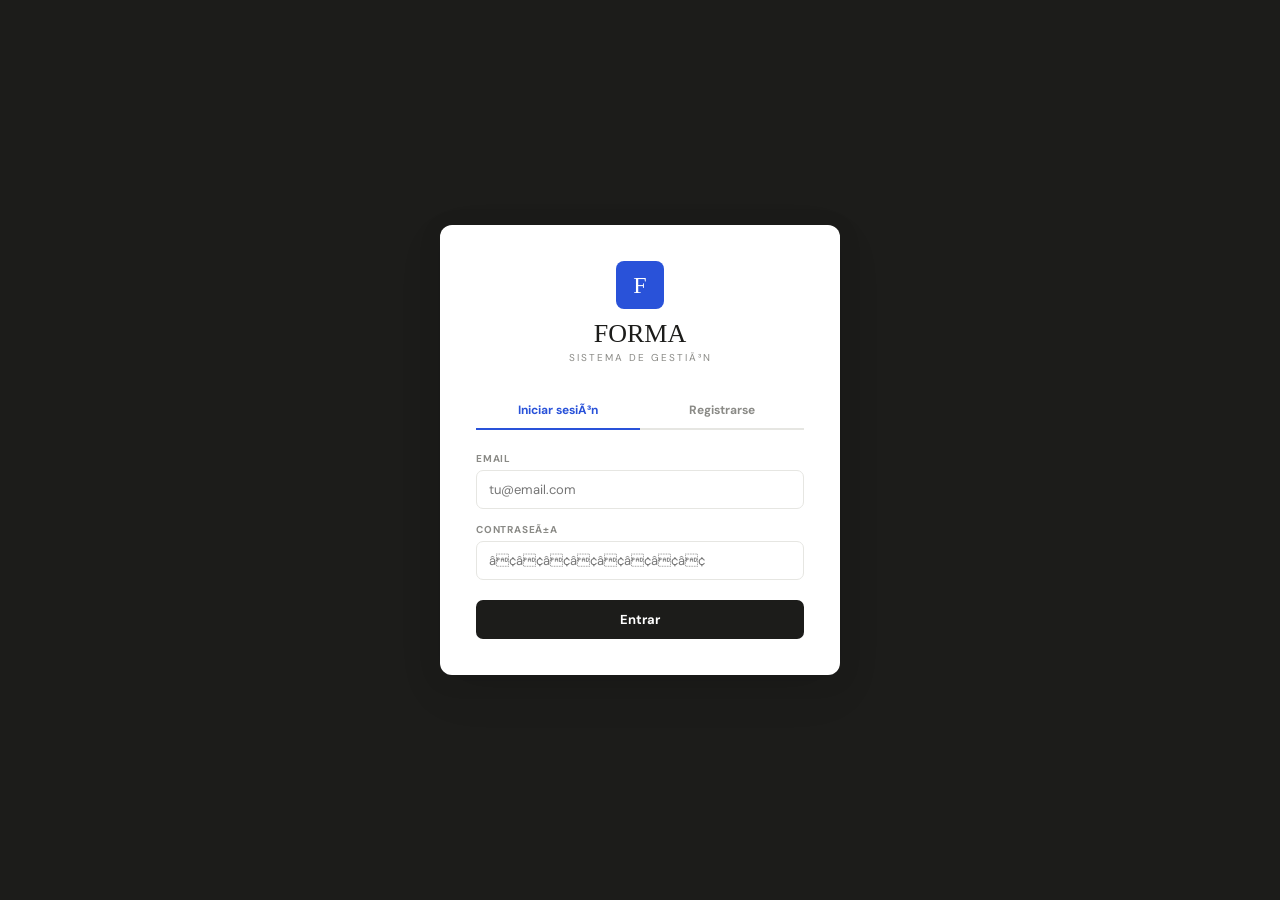
==== commit 1ced99b2: "Add nav-manual al sidebar y script manual.js en index.html" ====
--- a/index.html
+++ b/index.html
@@ -10,42 +10,42 @@
 </head>
 <body>
 
-<!-- PANTALLA DE AUTENTICACIÓN -->
+<!-- PANTALLA DE AUTENTICACIÃN -->
 <div id="auth-screen" class="hidden">
   <div class="auth-box">
     <div class="auth-logo">
       <div class="auth-logo-mark">F</div>
       <div class="auth-logo-name">FORMA</div>
-      <div class="auth-logo-tag">Sistema de Gestión</div>
+      <div class="auth-logo-tag">Sistema de GestiÃ³n</div>
     </div>
     <div class="auth-tab">
-      <div class="auth-tab-btn active" id="tab-login" onclick="window.switchAuthTab&&switchAuthTab('login')">Iniciar sesión</div>
+      <div class="auth-tab-btn active" id="tab-login" onclick="window.switchAuthTab&&switchAuthTab('login')">Iniciar sesiÃ³n</div>
       <div class="auth-tab-btn" id="tab-registro" onclick="window.switchAuthTab&&switchAuthTab('registro')">Registrarse</div>
     </div>
     <div id="auth-login">
       <div class="auth-field"><label>Email</label><input type="email" id="au-email" placeholder="tu@email.com" onkeydown="if(event.key==='Enter')doLogin()"></div>
-      <div class="auth-field"><label>Contraseña</label><input type="password" id="au-pass" placeholder="••••••••" onkeydown="if(event.key==='Enter')doLogin()"></div>
+      <div class="auth-field"><label>ContraseÃ±a</label><input type="password" id="au-pass" placeholder="â¢â¢â¢â¢â¢â¢â¢â¢" onkeydown="if(event.key==='Enter')doLogin()"></div>
       <button class="auth-btn" onclick="window.doLogin&&doLogin()">Entrar</button>
       <div id="auth-login-msg" style="display:none" class="auth-msg"></div>
     </div>
     <div id="auth-registro" style="display:none">
       <div class="auth-field"><label>Nombre completo</label><input id="au-rnom" placeholder="Tu nombre"></div>
       <div class="auth-field"><label>Email</label><input type="email" id="au-remail" placeholder="tu@email.com"></div>
-      <div class="auth-field"><label>Contraseña</label><input type="password" id="au-rpass" placeholder="Mínimo 6 caracteres"></div>
-      <div class="auth-field"><label>Repetir contraseña</label><input type="password" id="au-rpass2" placeholder="Repetir"></div>
+      <div class="auth-field"><label>ContraseÃ±a</label><input type="password" id="au-rpass" placeholder="MÃ­nimo 6 caracteres"></div>
+      <div class="auth-field"><label>Repetir contraseÃ±a</label><input type="password" id="au-rpass2" placeholder="Repetir"></div>
       <button class="auth-btn" onclick="window.doRegistro&&doRegistro()">Solicitar acceso</button>
       <div id="auth-reg-msg" style="display:none" class="auth-msg"></div>
     </div>
   </div>
 </div>
 
-<!-- APLICACIÓN PRINCIPAL -->
+<!-- APLICACIÃN PRINCIPAL -->
 <div class="app">
   <aside class="sidebar">
     <div class="sb-logo">
       <div class="logo-mark">F</div>
       <div class="logo-name">FORMA</div>
-      <div class="logo-tag">Gestión Integral</div>
+      <div class="logo-tag">GestiÃ³n Integral</div>
     </div>
     <nav class="sb-nav">
       <div class="sb-section">Principal</div>
@@ -54,16 +54,17 @@
       <div class="sb-item" id="nav-leads" onclick="go('leads')"><i class="fa fa-funnel-dollar"></i><span>Leads</span></div>
       <div class="sb-item" id="nav-ventas" onclick="go('ventas')"><i class="fa fa-address-book"></i><span>Ventas</span></div>
       <div class="sb-item" id="nav-agente" onclick="go('agente')"><i class="fa fa-phone"></i><span>Agente Ventas</span></div>
+      <div class="sb-item" id="nav-manual" onclick="go('manual')"><i class="fa fa-book"></i><span>Manual de Usuario</span></div>
       <div class="sb-section">Operaciones</div>
-      <div class="sb-item" id="nav-gestion" onclick="go('gestion')" style="position:relative"><i class="fa fa-project-diagram"></i><span>Gestión</span><span id="badge-gestion" style="display:none;position:absolute;top:6px;right:6px;width:8px;height:8px;background:#ef4444;border-radius:50%;border:2px solid var(--sidebar-bg,#1a1a2e)"></span></div>
-      <div class="sb-item" id="nav-diseno" onclick="go('diseno')"><i class="fa fa-pen-nib"></i><span>Diseño</span></div>
+      <div class="sb-item" id="nav-gestion" onclick="go('gestion')" style="position:relative"><i class="fa fa-project-diagram"></i><span>GestiÃ³n</span><span id="badge-gestion" style="display:none;position:absolute;top:6px;right:6px;width:8px;height:8px;background:#ef4444;border-radius:50%;border:2px solid var(--sidebar-bg,#1a1a2e)"></span></div>
+      <div class="sb-item" id="nav-diseno" onclick="go('diseno')"><i class="fa fa-pen-nib"></i><span>DiseÃ±o</span></div>
       <div class="sb-section">Finanzas</div>
       <div class="sb-item" id="nav-presupuestos" onclick="go('presupuestos')"><i class="fa fa-file-invoice-dollar"></i><span>Presupuestos</span></div>
       <div class="sb-item" id="nav-contable" onclick="go('contable')"><i class="fa fa-coins"></i><span>Contable</span></div>
-      <div class="sb-item" id="nav-financiero" onclick="go('financiero')" style="display:none"><i class="fa fa-chart-line"></i><span>Análisis Financiero</span></div>
+      <div class="sb-item" id="nav-financiero" onclick="go('financiero')" style="display:none"><i class="fa fa-chart-line"></i><span>AnÃ¡lisis Financiero</span></div>
       <div class="sb-item" id="nav-usuarios" onclick="go('usuarios')" style="display:none"><i class="fa fa-users-cog"></i><span>Usuarios</span></div>
     </nav>
-    <div class="sb-user" style="cursor:pointer" onclick="doLogout()" title="Cerrar sesión">
+    <div class="sb-user" style="cursor:pointer" onclick="doLogout()" title="Cerrar sesiÃ³n">
       <div class="sb-avatar" id="sb-avatar" style="background:var(--accent)">A</div>
       <div style="flex:1;min-width:0">
         <div class="sb-uname" id="sb-uname">Admin Sistema</div>
@@ -93,7 +94,7 @@
     <div class="modal-hd">
       <div>
         <div class="modal-title" id="m-lead-title">Nuevo Contacto</div>
-        <div style="font-size:11px;color:rgba(255,255,255,.4);margin-top:2px">Completá los datos del contacto</div>
+        <div style="font-size:11px;color:rgba(255,255,255,.4);margin-top:2px">CompletÃ¡ los datos del contacto</div>
       </div>
       <div class="modal-close" onclick="cerrar('m-lead')"><i class="fa fa-times"></i></div>
     </div>
@@ -108,11 +109,11 @@
         <input id="l-nom" placeholder="Nombre y apellido">
       </div>
       <div style="display:grid;grid-template-columns:1fr 1fr;gap:14px;margin-bottom:14px">
-        <div class="field"><label>Teléfono</label><input id="l-tel" placeholder="+54 9 388..."></div>
+        <div class="field"><label>TelÃ©fono</label><input id="l-tel" placeholder="+54 9 388..."></div>
         <div class="field"><label>Email</label><input type="email" id="l-email" placeholder="email@ejemplo.com"></div>
       </div>
       <div class="field" style="margin-bottom:14px">
-        <label>Dirección</label>
+        <label>DirecciÃ³n</label>
         <input id="l-loc" placeholder="Ciudad, Provincia">
       </div>
       <div style="display:grid;grid-template-columns:1fr 1fr;gap:14px;margin-bottom:14px">
@@ -129,20 +130,20 @@
             <option value="Llamada">Llamada</option>
           </select>
         </div>
-        <div class="field"><label>Categoría</label>
+        <div class="field"><label>CategorÃ­a</label>
           <select id="l-cat">
             <option value="Particular">Particular</option>
             <option value="Empresa">Empresa</option>
             <option value="Profesional">Profesional</option>
             <option value="Proveedores">Proveedores</option>
-            <option value="Institución">Institución</option>
+            <option value="InstituciÃ³n">InstituciÃ³n</option>
           </select>
         </div>
         <div class="field"><label>Estado</label>
           <select id="l-status">
             <option value="Pendiente">Pendiente</option>
             <option value="Contactado">Contactado</option>
-            <option value="Visita Agendada">Visita Agendada ⭐</option>
+            <option value="Visita Agendada">Visita Agendada â­</option>
             <option value="En seguimiento">En seguimiento</option>
             <option value="Activo">Activo</option>
             <option value="Cerrado">Cerrado</option>
@@ -152,7 +153,7 @@
 
       <!-- Datos bancarios -->
       <div style="font-size:10px;font-weight:700;text-transform:uppercase;letter-spacing:1.5px;color:var(--ink3);margin-bottom:10px;padding-bottom:6px;border-bottom:1px solid var(--border)">
-        <i class="fa fa-university" style="margin-right:5px"></i>Datos bancarios <span style="font-size:9px;font-weight:400;text-transform:none">(opcional — para proveedores)</span>
+        <i class="fa fa-university" style="margin-right:5px"></i>Datos bancarios <span style="font-size:9px;font-weight:400;text-transform:none">(opcional â para proveedores)</span>
       </div>
       <div style="display:grid;grid-template-columns:1fr 1fr;gap:14px;margin-bottom:14px">
         <div class="field"><label>CUIT/CUIL</label><input id="l-cuit" placeholder="20-00000000-0"></div>
@@ -160,7 +161,7 @@
       </div>
       <div style="display:grid;grid-template-columns:1fr 1fr;gap:14px;margin-bottom:20px">
         <div class="field"><label>Alias CBU</label><input id="l-alias" placeholder="NOMBRE.APELLIDO"></div>
-        <div class="field"><label>Banco</label><input id="l-banco" placeholder="Banco Nación..."></div>
+        <div class="field"><label>Banco</label><input id="l-banco" placeholder="Banco NaciÃ³n..."></div>
       </div>
 
       <!-- Notas -->
@@ -206,7 +207,7 @@
     <div class="modal-hd">
       <div>
         <div class="modal-title">Importar Contactos</div>
-        <div style="font-size:11px;color:rgba(255,255,255,.4);margin-top:2px">Importá desde CSV o archivo de texto</div>
+        <div style="font-size:11px;color:rgba(255,255,255,.4);margin-top:2px">ImportÃ¡ desde CSV o archivo de texto</div>
       </div>
       <div class="modal-close" onclick="cerrar('m-importar')"><i class="fa fa-times"></i></div>
     </div>
@@ -223,8 +224,8 @@
           ondragleave="this.style.borderColor='var(--border)'"
           ondrop="event.preventDefault();this.style.borderColor='var(--border)';crmImportarCSV(event.dataTransfer.files)">
           <i class="fa fa-file-import" style="font-size:38px;color:var(--ink4);display:block;margin-bottom:14px"></i>
-          <div style="font-size:15px;font-weight:600;color:var(--ink2);margin-bottom:8px">Arrastrá tu archivo aquí</div>
-          <div style="font-size:12px;color:var(--ink4);margin-bottom:16px">o hacé click para seleccionar</div>
+          <div style="font-size:15px;font-weight:600;color:var(--ink2);margin-bottom:8px">ArrastrÃ¡ tu archivo aquÃ­</div>
+          <div style="font-size:12px;color:var(--ink4);margin-bottom:16px">o hacÃ© click para seleccionar</div>
           <div style="font-size:11px;color:var(--ink4);margin-bottom:16px">Formatos: .txt, .csv (separado por tabulaciones)</div>
           <button class="btn btn-secondary btn-sm" onclick="event.stopPropagation();document.getElementById('crm-imp-file-input').click()">
             <i class="fa fa-folder-open"></i> Seleccionar Archivo
@@ -239,11 +240,11 @@
             <i class="fa fa-info-circle" style="color:var(--accent)"></i> Formato esperado
           </div>
           <div style="font-size:12px;color:var(--ink3);line-height:1.8">
-            • Columna 1: Cualquier dato (se ignora)<br>
-            • Columna 2: <strong>Teléfono</strong><br>
-            • Columna 3: <strong>Nombre</strong> (puede incluir puesto, ej: "Juan — Arquitecto")<br>
-            • Primera fila: Encabezado (se omite automáticamente)<br>
-            • El sistema detecta automáticamente empresa, puesto y categoría
+            â¢ Columna 1: Cualquier dato (se ignora)<br>
+            â¢ Columna 2: <strong>TelÃ©fono</strong><br>
+            â¢ Columna 3: <strong>Nombre</strong> (puede incluir puesto, ej: "Juan â Arquitecto")<br>
+            â¢ Primera fila: Encabezado (se omite automÃ¡ticamente)<br>
+            â¢ El sistema detecta automÃ¡ticamente empresa, puesto y categorÃ­a
           </div>
         </div>
       </div>
@@ -251,7 +252,7 @@
       <!-- Paso 2: Resultado (se muestra tras importar) -->
       <div id="crm-imp-step2" style="display:none;text-align:center;padding:20px 0">
         <i class="fa fa-check-circle" style="font-size:48px;color:var(--green);display:block;margin-bottom:16px"></i>
-        <div style="font-size:18px;font-weight:700;color:var(--ink1);margin-bottom:8px">¡Importación exitosa!</div>
+        <div style="font-size:18px;font-weight:700;color:var(--ink1);margin-bottom:8px">Â¡ImportaciÃ³n exitosa!</div>
         <div id="crm-imp-resultado" style="font-size:14px;color:var(--ink3)"></div>
       </div>
     </div>
@@ -270,10 +271,10 @@
     </div>
     <div class="modal-bd">
       <div class="field"><label>Tipo</label>
-        <select id="tl-tipo"><option value="llamada">Llamada</option><option value="reunion">Reunión</option><option value="email">Email</option><option value="whatsapp">WhatsApp</option><option value="nota">Nota</option></select></div>
+        <select id="tl-tipo"><option value="llamada">Llamada</option><option value="reunion">ReuniÃ³n</option><option value="email">Email</option><option value="whatsapp">WhatsApp</option><option value="nota">Nota</option></select></div>
       <div class="field"><label>Fecha</label><input type="date" id="tl-fecha"></div>
-      <div class="field"><label>Nota</label><textarea id="tl-nota" rows="3" placeholder="¿Qué se habló?"></textarea></div>
-      <div class="field"><label>Próxima acción</label><input id="tl-prox" placeholder="Ej: Llamar el lunes"></div>
+      <div class="field"><label>Nota</label><textarea id="tl-nota" rows="3" placeholder="Â¿QuÃ© se hablÃ³?"></textarea></div>
+      <div class="field"><label>PrÃ³xima acciÃ³n</label><input id="tl-prox" placeholder="Ej: Llamar el lunes"></div>
     </div>
     <div class="modal-ft">
       <button class="btn btn-secondary" onclick="cerrar('m-timeline')">Cancelar</button>
@@ -289,7 +290,7 @@
     <div class="modal-hd">
       <div>
         <div class="modal-title" id="m-proy-title">Nuevo Proyecto</div>
-        <div style="font-size:11px;color:rgba(255,255,255,.4);margin-top:2px">Completá los campos para registrar el proyecto</div>
+        <div style="font-size:11px;color:rgba(255,255,255,.4);margin-top:2px">CompletÃ¡ los campos para registrar el proyecto</div>
       </div>
       <div class="modal-close" onclick="cerrar('m-proyecto')"><i class="fa fa-times"></i></div>
     </div>
@@ -307,60 +308,60 @@
       <!-- CUIT / Tel -->
       <div style="display:grid;grid-template-columns:1fr 1fr;gap:14px;margin-bottom:14px">
         <div class="field"><label>CUIT</label><input id="p-cuit" placeholder="30-00000000-0"></div>
-        <div class="field"><label>Teléfono</label><input id="p-tel" placeholder="+54 9 388..."></div>
+        <div class="field"><label>TelÃ©fono</label><input id="p-tel" placeholder="+54 9 388..."></div>
       </div>
       <!-- Email -->
       <div class="field" style="margin-bottom:14px">
         <label>Email</label><input type="email" id="p-email" placeholder="email@empresa.com">
       </div>
-      <!-- Categoría / Tipo / Área / Estado -->
+      <!-- CategorÃ­a / Tipo / Ãrea / Estado -->
       <div style="display:grid;grid-template-columns:1fr 1fr;gap:14px;margin-bottom:14px">
-        <div class="field"><label>Categoría</label>
+        <div class="field"><label>CategorÃ­a</label>
           <select id="p-cat">
             <option value="Oficina">Oficina</option>
             <option value="Hogar">Hogar</option>
             <option value="Comercio">Comercio</option>
-            <option value="Gastronómico">Gastronómico</option>
+            <option value="GastronÃ³mico">GastronÃ³mico</option>
           </select>
         </div>
         <div class="field"><label>Tipo de Proyecto</label>
           <select id="p-tipo">
-            <option value="Diseño integral">Diseño integral</option>
+            <option value="DiseÃ±o integral">DiseÃ±o integral</option>
             <option value="Equipamiento">Equipamiento</option>
-            <option value="Renovación">Renovación</option>
-            <option value="Consultoría">Consultoría</option>
-          </select>
-        </div>
-        <div class="field"><label>Área</label>
+            <option value="RenovaciÃ³n">RenovaciÃ³n</option>
+            <option value="ConsultorÃ­a">ConsultorÃ­a</option>
+          </select>
+        </div>
+        <div class="field"><label>Ãrea</label>
           <select id="p-area">
-            <option value="gestion">Gestión</option>
-            <option value="diseño">Diseño</option>
+            <option value="gestion">GestiÃ³n</option>
+            <option value="diseÃ±o">DiseÃ±o</option>
             <option value="arquitectura">Arquitectura</option>
           </select>
         </div>
         <div class="field"><label>Estado</label>
           <select id="p-status">
             <option value="relevamiento">Relevamiento</option>
-            <option value="presupuestar">Presupuestar ⚡ (crea ppto.)</option>
+            <option value="presupuestar">Presupuestar â¡ (crea ppto.)</option>
             <option value="En proceso">En proceso</option>
             <option value="completado">Completado</option>
-            <option value="cancelado">Cancelado 🗑️ (elimina proyecto)</option>
+            <option value="cancelado">Cancelado ðï¸ (elimina proyecto)</option>
           </select>
         </div>
       </div>
       <!-- Fecha -->
       <div class="field" style="margin-bottom:14px">
-        <label>Fecha límite</label>
+        <label>Fecha lÃ­mite</label>
         <input type="date" id="p-fecha">
       </div>
-      <!-- Descripción -->
+      <!-- DescripciÃ³n -->
       <div class="field" style="margin-bottom:14px">
-        <label>Brief / Descripción</label>
-        <textarea id="p-desc" rows="3" placeholder="Descripción del proyecto..."></textarea>
+        <label>Brief / DescripciÃ³n</label>
+        <textarea id="p-desc" rows="3" placeholder="DescripciÃ³n del proyecto..."></textarea>
       </div>
       <!-- Relevamiento -->
       <div class="field" style="margin-bottom:0">
-        <label>Relevamiento <span style="font-size:10px;color:var(--ink3)">(notas técnicas)</span></label>
+        <label>Relevamiento <span style="font-size:10px;color:var(--ink3)">(notas tÃ©cnicas)</span></label>
         <textarea id="p-relev" rows="3" placeholder="Datos del relevamiento: medidas, materiales, observaciones..."></textarea>
       </div>
     </div>
@@ -386,7 +387,7 @@
     <div class="modal-hd">
       <div>
         <div class="modal-title">Archivos del Proyecto</div>
-        <div style="font-size:11px;color:rgba(255,255,255,.4);margin-top:2px" id="proy-arch-sub">—</div>
+        <div style="font-size:11px;color:rgba(255,255,255,.4);margin-top:2px" id="proy-arch-sub">â</div>
       </div>
       <div class="modal-close" onclick="cerrar('m-proy-archivos')"><i class="fa fa-times"></i></div>
     </div>
@@ -399,8 +400,8 @@
         ondragleave="this.style.borderColor='var(--border)'"
         ondrop="proyDrop(event)">
         <i class="fa fa-cloud-upload-alt" style="font-size:36px;color:var(--ink4);margin-bottom:12px;display:block"></i>
-        <div style="font-size:14px;font-weight:600;color:var(--ink2);margin-bottom:6px">Arrastrá archivos aquí o hacé click</div>
-        <div style="font-size:11px;color:var(--ink4)">PDF, JPG, PNG, DWG, DXF, XLS, XLSX, DOC, DOCX · Máx. 50MB</div>
+        <div style="font-size:14px;font-weight:600;color:var(--ink2);margin-bottom:6px">ArrastrÃ¡ archivos aquÃ­ o hacÃ© click</div>
+        <div style="font-size:11px;color:var(--ink4)">PDF, JPG, PNG, DWG, DXF, XLS, XLSX, DOC, DOCX Â· MÃ¡x. 50MB</div>
         <button class="btn btn-secondary btn-sm" style="margin-top:14px"
           onclick="event.stopPropagation();document.getElementById('proy-file-input').click()">
           <i class="fa fa-folder-open"></i> Seleccionar Archivos
@@ -415,10 +416,10 @@
       <div id="proy-arch-lista"
         style="max-height:220px;overflow-y:auto;border:1px solid var(--border);border-radius:var(--r);overflow:hidden">
       </div>
-      <!-- Banner 60 días -->
+      <!-- Banner 60 dÃ­as -->
       <div style="margin-top:16px;padding:10px 14px;background:#fff3cd;border:1px solid #ffc107;border-radius:var(--r);display:flex;gap:10px;align-items:flex-start">
         <i class="fa fa-exclamation-triangle" style="color:#856404;margin-top:2px;flex-shrink:0"></i>
-        <span style="font-size:11px;color:#856404">Recordatorio: Los archivos se eliminan automáticamente del servidor a los 60 días para optimizar el espacio de almacenamiento.</span>
+        <span style="font-size:11px;color:#856404">Recordatorio: Los archivos se eliminan automÃ¡ticamente del servidor a los 60 dÃ­as para optimizar el espacio de almacenamiento.</span>
       </div>
     </div>
     <div class="modal-ft">
@@ -427,28 +428,28 @@
   </div>
 </div>
 
-<!-- Modal Diseño -->
-<!-- Modal Nueva / Editar Solicitud de Diseño -->
+<!-- Modal DiseÃ±o -->
+<!-- Modal Nueva / Editar Solicitud de DiseÃ±o -->
 <div id="m-diseno" class="overlay">
   <div class="modal" style="max-width:700px;width:95vw">
     <div class="modal-hd">
       <div>
-        <div class="modal-title" id="m-dis-title">Nueva Solicitud de Diseño</div>
-        <div style="font-size:11px;color:rgba(255,255,255,.4);margin-top:2px">Completá los campos para registrar la solicitud</div>
+        <div class="modal-title" id="m-dis-title">Nueva Solicitud de DiseÃ±o</div>
+        <div style="font-size:11px;color:rgba(255,255,255,.4);margin-top:2px">CompletÃ¡ los campos para registrar la solicitud</div>
       </div>
       <div class="modal-close" onclick="cerrar('m-diseno')"><i class="fa fa-times"></i></div>
     </div>
     <div class="modal-bd" style="padding:20px;max-height:72vh;overflow-y:auto">
       <div style="display:grid;grid-template-columns:1fr 1fr;gap:14px;margin-bottom:14px">
         <div class="field"><label>Proyecto *</label><select id="d-proy"></select></div>
-        <div class="field"><label>Tipo de Diseño *</label>
+        <div class="field"><label>Tipo de DiseÃ±o *</label>
           <select id="d-tipo">
             <option value="Logo">Logo</option>
             <option value="Branding">Branding</option>
             <option value="Planos">Planos</option>
             <option value="3D">Renders 3D</option>
-            <option value="Presentación">Presentación</option>
-            <option value="Señalética">Señalética</option>
+            <option value="PresentaciÃ³n">PresentaciÃ³n</option>
+            <option value="SeÃ±alÃ©tica">SeÃ±alÃ©tica</option>
             <option value="Otro">Otro</option>
           </select>
         </div>
@@ -463,20 +464,20 @@
       </div>
       <div class="field" style="margin-bottom:14px">
         <label>Responsable</label>
-        <input id="d-responsable" placeholder="Equipo de Diseño" value="Equipo de Diseño">
+        <input id="d-responsable" placeholder="Equipo de DiseÃ±o" value="Equipo de DiseÃ±o">
       </div>
       <div class="field" style="margin-bottom:14px">
-        <label>Brief — Resumen *</label>
+        <label>Brief â Resumen *</label>
         <textarea id="d-brief" rows="3" placeholder="Resumen breve del trabajo a realizar..."></textarea>
       </div>
       <div class="field" style="margin-bottom:14px">
-        <label>Descripción completa</label>
-        <textarea id="d-descripcion" rows="4" placeholder="Detalles completos del proyecto de diseño..."></textarea>
+        <label>DescripciÃ³n completa</label>
+        <textarea id="d-descripcion" rows="4" placeholder="Detalles completos del proyecto de diseÃ±o..."></textarea>
       </div>
       <div style="display:grid;grid-template-columns:1fr 1fr;gap:14px;margin-bottom:14px">
         <div class="field">
           <label>Requerimientos <span style="font-size:10px;color:var(--ink3)">(separados por coma)</span></label>
-          <textarea id="d-requerimientos" rows="2" placeholder="Ej: Logo en formato vectorial, Versión B/N, Manual de marca"></textarea>
+          <textarea id="d-requerimientos" rows="2" placeholder="Ej: Logo en formato vectorial, VersiÃ³n B/N, Manual de marca"></textarea>
         </div>
         <div class="field">
           <label>Entregables <span style="font-size:10px;color:var(--ink3)">(separados por coma)</span></label>
@@ -505,8 +506,8 @@
   <div class="modal" style="max-width:800px;width:95vw">
     <div class="modal-hd">
       <div>
-        <div class="modal-title" id="m-dis-det-title">Solicitud de Diseño</div>
-        <div style="font-size:11px;color:rgba(255,255,255,.4);margin-top:2px" id="m-dis-det-sub">—</div>
+        <div class="modal-title" id="m-dis-det-title">Solicitud de DiseÃ±o</div>
+        <div style="font-size:11px;color:rgba(255,255,255,.4);margin-top:2px" id="m-dis-det-sub">â</div>
       </div>
       <div class="modal-close" onclick="cerrar('m-dis-detalle')"><i class="fa fa-times"></i></div>
     </div>
@@ -533,8 +534,8 @@
     </div>
     <div class="modal-bd" style="padding:20px">
       <div style="margin-bottom:14px">
-        <div style="font-size:14px;font-weight:700" id="dis-est-nombre">—</div>
-        <div style="font-size:12px;color:var(--ink3);margin-top:4px">Estado actual: <span id="dis-est-actual" class="badge b-gray" style="font-size:11px">—</span></div>
+        <div style="font-size:14px;font-weight:700" id="dis-est-nombre">â</div>
+        <div style="font-size:12px;color:var(--ink3);margin-top:4px">Estado actual: <span id="dis-est-actual" class="badge b-gray" style="font-size:11px">â</span></div>
       </div>
       <div class="field">
         <label>Nuevo Estado</label>
@@ -558,7 +559,7 @@
     <div class="modal-hd">
       <div>
         <div class="modal-title">Subir Archivos</div>
-        <div style="font-size:11px;color:rgba(255,255,255,.4);margin-top:2px" id="dis-arch-sub">—</div>
+        <div style="font-size:11px;color:rgba(255,255,255,.4);margin-top:2px" id="dis-arch-sub">â</div>
       </div>
       <div class="modal-close" onclick="cerrar('m-dis-archivos')"><i class="fa fa-times"></i></div>
     </div>
@@ -571,8 +572,8 @@
         ondragleave="this.style.borderColor='var(--border)'"
         ondrop="disDrop(event)">
         <i class="fa fa-cloud-upload-alt" style="font-size:36px;color:var(--ink4);margin-bottom:12px;display:block"></i>
-        <div style="font-size:14px;font-weight:600;color:var(--ink2);margin-bottom:6px">Arrastrá archivos aquí o hacé click para seleccionar</div>
-        <div style="font-size:11px;color:var(--ink4)">PDF, JPG, PNG, AI, PSD, DWG, SVG · Máx. 50MB por archivo</div>
+        <div style="font-size:14px;font-weight:600;color:var(--ink2);margin-bottom:6px">ArrastrÃ¡ archivos aquÃ­ o hacÃ© click para seleccionar</div>
+        <div style="font-size:11px;color:var(--ink4)">PDF, JPG, PNG, AI, PSD, DWG, SVG Â· MÃ¡x. 50MB por archivo</div>
         <button class="btn btn-secondary btn-sm" style="margin-top:14px" onclick="event.stopPropagation();document.getElementById('dis-file-input').click()">
           <i class="fa fa-folder-open"></i> Seleccionar Archivos
         </button>
@@ -583,10 +584,10 @@
       <div style="font-size:12px;font-weight:700;color:var(--ink2);margin-bottom:10px" id="dis-arch-count">Archivos adjuntos (0)</div>
       <div id="dis-arch-lista" style="max-height:200px;overflow-y:auto;display:flex;flex-direction:column;gap:0"></div>
 
-      <!-- Banner 60 días -->
+      <!-- Banner 60 dÃ­as -->
       <div style="margin-top:16px;padding:10px 14px;background:#fff3cd;border:1px solid #ffc107;border-radius:var(--r);display:flex;gap:10px;align-items:flex-start">
         <i class="fa fa-exclamation-triangle" style="color:#856404;margin-top:2px;flex-shrink:0"></i>
-        <span style="font-size:11px;color:#856404">Recordatorio: Los archivos se eliminan automáticamente del servidor a los 60 días para optimizar el espacio de almacenamiento.</span>
+        <span style="font-size:11px;color:#856404">Recordatorio: Los archivos se eliminan automÃ¡ticamente del servidor a los 60 dÃ­as para optimizar el espacio de almacenamiento.</span>
       </div>
     </div>
     <div class="modal-ft">
@@ -614,14 +615,15 @@
         <div class="field" style="margin-bottom:16px">
           <label>Etapa del pipeline</label>
           <select id="opp-etapa" style="font-weight:700">
-            <option value="prospecto">🔍 Prospecto</option>
-            <option value="contactado">📞 Contactado</option>
-            <option value="presentacion">📨 Presentación enviada</option>
-            <option value="visita">📅 Visita agendada</option>
-            <option value="relevamiento">📐 Relevamiento</option>
-            <option value="propuesta">📋 Propuesta enviada</option>
-            <option value="cerrado">🏆 Cerrado ✓</option>
-            <option value="perdido">❌ Perdido</option>
+            <option value="prospecto">ð Prospecto</option>
+            <option value="contactado">ð Contactado</option>
+            <option value="presentacion">ð¨ PresentaciÃ³n enviada</option>
+            <option value="visita">ð+ Visita agendada</option>
+            <option value="relevamiento">ð Relevamiento</option>
+            <option value="propuesta">ð Propuesta enviada</option>
+            <option value="cerrado">ð Cerrado â</option>
+            <option value="perdido">â Perdido</option>
           </select>
         </div>
 
@@ -635,18 +637,18 @@
           <div class="field"><label>Contacto</label><input id="opp-contacto" placeholder="Nombre del contacto"></div>
         </div>
         <div style="display:grid;grid-template-columns:1fr 1fr;gap:14px;margin-bottom:14px">
-          <div class="field"><label>Teléfono / WhatsApp</label><input id="opp-tel" placeholder="+54 9 388..."></div>
+          <div class="field"><label>TelÃ©fono / WhatsApp</label><input id="opp-tel" placeholder="+54 9 388..."></div>
           <div class="field"><label>Email</label><input type="email" id="opp-email" placeholder="email@empresa.com"></div>
         </div>
 
-        <!-- Valor y próxima acción -->
+        <!-- Valor y prÃ³xima acciÃ³n -->
         <div style="display:grid;grid-template-columns:1fr 1fr;gap:14px;margin-bottom:14px">
           <div class="field">
             <label>Valor estimado ($)</label>
             <input type="number" id="opp-valor" placeholder="0" min="0">
           </div>
           <div class="field">
-            <label>Próxima acción</label>
+            <label>PrÃ³xima acciÃ³n</label>
             <input type="date" id="opp-prox-accion">
           </div>
         </div>
@@ -657,14 +659,14 @@
           <textarea id="opp-notas" rows="3" placeholder="Brief, intereses, detalles del proyecto..."></textarea>
         </div>
 
-        <!-- Accesos rápidos -->
+        <!-- Accesos rÃ¡pidos -->
         <div style="display:flex;gap:8px;flex-wrap:wrap;padding:12px;background:var(--surface2);border-radius:var(--r);margin-bottom:0">
-          <div style="font-size:11px;font-weight:700;color:var(--ink3);width:100%;margin-bottom:4px">ACCIONES RÁPIDAS</div>
-          <button class="btn btn-secondary btn-sm" onclick="if(document.getElementById('opp-tel').value){window.open('https://wa.me/'+document.getElementById('opp-tel').value.replace(/\\D/g,''))}else{alert('Cargá el teléfono primero')}">
+          <div style="font-size:11px;font-weight:700;color:var(--ink3);width:100%;margin-bottom:4px">ACCIONES RÃPIDAS</div>
+          <button class="btn btn-secondary btn-sm" onclick="if(document.getElementById('opp-tel').value){window.open('https://wa.me/'+document.getElementById('opp-tel').value.replace(/\\D/g,''))}else{alert('CargÃ¡ el telÃ©fono primero')}">
             <i class="fa fa-whatsapp" style="color:#25d366"></i> Abrir WhatsApp
           </button>
           <button class="btn btn-secondary btn-sm" onclick="transferirAGestion(editOppId)" id="opp-btn-gestion" style="color:var(--accent)">
-            <i class="fa fa-arrow-right"></i> Transferir a Gestión
+            <i class="fa fa-arrow-right"></i> Transferir a GestiÃ³n
           </button>
         </div>
       </div>
@@ -679,16 +681,16 @@
         <div style="padding:12px 16px;border-bottom:1px solid var(--border);background:var(--surface2)">
           <div style="display:grid;grid-template-columns:1fr 1fr;gap:8px;margin-bottom:8px">
             <select id="opp-act-tipo" style="font-size:12px;padding:6px 8px">
-              <option value="llamada">📞 Llamada</option>
-              <option value="whatsapp">💬 WhatsApp</option>
-              <option value="reunion">🤝 Reunión</option>
-              <option value="email">📧 Email</option>
-              <option value="visita">📍 Visita</option>
-              <option value="nota">📝 Nota</option>
+              <option value="llamada">ð Llamada</option>
+              <option value="whatsapp">ð¬ WhatsApp</option>
+              <option value="reunion">ð¤ ReuniÃ³n</option>
+              <option value="email">ð§ Email</option>
+              <option value="visita">ð Visita</option>
+              <option value="nota">ð Nota</option>
             </select>
             <input type="date" id="opp-act-fecha" style="font-size:12px">
           </div>
-          <textarea id="opp-act-nota" rows="2" placeholder="¿Qué pasó? ¿Qué se acordó?..." style="font-size:12px;width:100%;resize:none"></textarea>
+          <textarea id="opp-act-nota" rows="2" placeholder="Â¿QuÃ© pasÃ³? Â¿QuÃ© se acordÃ³?..." style="font-size:12px;width:100%;resize:none"></textarea>
           <button class="btn btn-primary btn-sm" onclick="guardarActividadOpp()" style="width:100%;margin-top:6px">
             <i class="fa fa-plus"></i> Registrar actividad
           </button>
@@ -696,7 +698,7 @@
 
         <!-- Lista de actividades -->
         <div id="opp-actividades-body" style="flex:1;overflow-y:auto;padding:8px 16px">
-          <div style="padding:12px;text-align:center;color:var(--ink4);font-size:12px">Sin actividades aún</div>
+          <div style="padding:12px;text-align:center;color:var(--ink4);font-size:12px">Sin actividades aÃºn</div>
         </div>
       </div>
 
@@ -715,7 +717,7 @@
 
 <!-- Modal Presupuesto -->
 
-<!-- Modal Detalle Presupuesto (tabs: Presentación / Análisis / Pagos) -->
+<!-- Modal Detalle Presupuesto (tabs: PresentaciÃ³n / AnÃ¡lisis / Pagos) -->
 <div id="m-ppto-detalle" class="overlay">
   <div class="modal" style="max-width:1300px;width:98vw;max-height:96vh;padding:0;overflow:hidden;display:flex;flex-direction:column">
     <div id="ppto-detalle-body" style="flex:1;overflow-y:auto;display:flex;flex-direction:column"></div>
@@ -749,13 +751,13 @@
       <div style="padding:12px 20px;border-bottom:1px solid var(--border)">
         <div style="display:flex;gap:8px;margin-bottom:10px">
 
-          <button class="btn btn-primary btn-sm" onclick="agregarItem()"><i class="fa fa-plus"></i> Ítem</button>
+          <button class="btn btn-primary btn-sm" onclick="agregarItem()"><i class="fa fa-plus"></i> Ãtem</button>
         </div>
         <div class="tbl-wrap" style="border:none;overflow-x:auto">
           <table style="min-width:900px">
             <thead><tr style="background:#1c1c1a;color:#fff">
               <th style="width:32px;padding:10px 8px;font-size:11px">#</th>
-              <th style="padding:10px 8px;font-size:12px;min-width:200px">Descripción</th>
+              <th style="padding:10px 8px;font-size:12px;min-width:200px">DescripciÃ³n</th>
               <th style="padding:10px 8px;font-size:12px;min-width:120px;text-align:right">Costo unit.</th>
               <th style="padding:10px 8px;font-size:12px;text-align:center" title="El flete incluye IVA 10.5% (transporte de carga)">Flete% <i class="fa fa-info-circle" style="font-size:10px;color:var(--amber);opacity:.7"></i></th>
               <th style="padding:10px 8px;font-size:12px;text-align:center">Margen%</th>
@@ -765,7 +767,7 @@
               <th style="padding:10px 8px;font-size:12px;text-align:center">IVA%</th>
               <th style="padding:10px 8px;font-size:12px;text-align:center">IIBB%</th>
               <th style="padding:10px 8px;font-size:11px;text-align:right">P.Final</th>
-              <th style="padding:10px 8px;font-size:12px;text-align:right">Total línea</th>
+              <th style="padding:10px 8px;font-size:12px;text-align:right">Total lÃ­nea</th>
               <th style="width:36px"></th>
             </tr></thead>
             <tbody id="ppto-items-body"></tbody>
@@ -808,7 +810,7 @@
     <div class="modal-ft">
       <button id="ppto-delete-btn" class="btn btn-danger" onclick="eliminarPpto()" style="display:none"><i class="fa fa-trash"></i> Eliminar</button>
       <div style="display:flex;gap:8px">
-        <button class="btn btn-secondary" onclick="if(editPptoId){pptoVistaTab='presentacion';abrirDetallePpto(editPptoId)}" title="Ver cómo lo ve el cliente"><i class="fa fa-eye"></i> Vista cliente</button>
+        <button class="btn btn-secondary" onclick="if(editPptoId){pptoVistaTab='presentacion';abrirDetallePpto(editPptoId)}" title="Ver cÃ³mo lo ve el cliente"><i class="fa fa-eye"></i> Vista cliente</button>
         <button class="btn btn-secondary" onclick="cerrar('m-presupuesto')">Cancelar</button>
         <button class="btn btn-primary" onclick="guardarPpto()"><i class="fa fa-check"></i> Guardar</button>
       </div>
@@ -844,7 +846,7 @@
 <div id="m-porcobrar" class="overlay">
   <div class="modal modal-lg">
     <div class="modal-hd">
-      <div class="modal-title">Detalle — Por cobrar</div>
+      <div class="modal-title">Detalle â Por cobrar</div>
       <div class="modal-close" onclick="cerrar('m-porcobrar')"><i class="fa fa-times"></i></div>
     </div>
     <div class="modal-bd" id="popup-porcobrar-body"></div>
@@ -859,10 +861,10 @@
       <div class="modal-close" onclick="cerrar('m-gasto')"><i class="fa fa-times"></i></div>
     </div>
     <div class="modal-bd">
-      <div class="field"><label>Concepto *</label><input id="g-concepto" placeholder="Descripción del gasto"></div>
+      <div class="field"><label>Concepto *</label><input id="g-concepto" placeholder="DescripciÃ³n del gasto"></div>
       <div style="display:grid;grid-template-columns:1fr 1fr;gap:14px">
-        <div class="field"><label>Categoría</label>
-          <select id="g-cat"><option value="salario">👤 Salario</option><option value="alquiler">🏢 Alquiler</option><option value="servicios">⚡ Servicios</option><option value="telefonia">📱 Telefonía</option><option value="materiales">📦 Materiales</option><option value="proveedor">🚚 Proveedor</option><option value="impuestos">🏛️ Impuestos</option><option value="bancario">🏦 Bancario</option><option value="marketing">📣 Marketing</option><option value="otros">📌 Otros</option></select></div>
+        <div class="field"><label>CategorÃ­a</label>
+          <select id="g-cat"><option value="salario">ð¤ Salario</option><option value="alquiler">ð¢ Alquiler</option><option value="servicios">â¡ Servicios</option><option value="telefonia">ð± TelefonÃ­a</option><option value="materiales">ð¦ Materiales</option><option value="proveedor">ð Proveedor</option><option value="impuestos">ðï¸ Impuestos</option><option value="bancario">ð¦ Bancario</option><option value="marketing">ð£ Marketing</option><option value="otros">ð Otros</option></select></div>
         <div class="field"><label>Tipo</label>
           <select id="g-tipo"><option value="fijo">Fijo mensual</option><option value="variable">Variable</option><option value="extraordinario">Extraordinario</option></select></div>
       </div>
@@ -871,11 +873,11 @@
         <div class="field"><label>Fecha</label><input type="date" id="g-fecha"></div>
       </div>
       <div style="display:grid;grid-template-columns:1fr 1fr;gap:14px">
-        <div class="field"><label>Responsable</label><input id="g-resp" placeholder="Quién lo autorizó"></div>
+        <div class="field"><label>Responsable</label><input id="g-resp" placeholder="QuiÃ©n lo autorizÃ³"></div>
         <div class="field"><label>Medio de pago</label>
           <select id="g-medio"><option value="transferencia">Transferencia</option><option value="efectivo">Efectivo</option><option value="tarjeta">Tarjeta</option><option value="cheque">Cheque</option></select></div>
       </div>
-      <div class="field"><label>Responsable</label><input id="g-responsable" placeholder="Quién genera el gasto"></div>
+      <div class="field"><label>Responsable</label><input id="g-responsable" placeholder="QuiÃ©n genera el gasto"></div>
       <div class="field"><label>Notas</label><textarea id="g-notas" rows="2" placeholder="Observaciones..."></textarea></div>
     </div>
     <div class="modal-ft">
@@ -898,7 +900,7 @@
     <div class="modal-bd">
       <div style="display:flex;align-items:center;gap:14px;padding:14px;background:var(--surface2);border-radius:var(--r-lg);margin-bottom:18px">
         <div id="m-usr-avatar" class="usr-avatar" style="background:var(--accent)">A</div>
-        <div><div id="m-usr-name" style="font-weight:700;font-size:15px"></div><div id="m-usr-email" style="font-size:12px;color:var(--ink3)"></div></div>
+        <div id="m-usr-info"><div id="m-usr-name" style="font-weight:700;font-size:15px"></div><div id="m-usr-email" style="font-size:12px;color:var(--ink3)"></div></div>
       </div>
       <div style="display:grid;grid-template-columns:1fr 1fr;gap:14px">
         <div class="field"><label>Estado</label>
@@ -906,7 +908,7 @@
         <div class="field"><label>Nota interna</label><input id="m-usr-nota" placeholder="Nota sobre este usuario"></div>
       </div>
       <div class="field">
-        <label>Módulos con acceso</label>
+        <label>MÃ³dulos con acceso</label>
         <div id="m-usr-modulos" style="display:grid;grid-template-columns:repeat(auto-fill,minmax(100px,1fr));gap:8px;margin-top:8px"></div>
       </div>
     </div>
@@ -920,7 +922,7 @@
   </div>
 </div>
 
-<!-- Modal Vista Cliente (impresión de presupuesto) -->
+<!-- Modal Vista Cliente (impresiÃ³n de presupuesto) -->
 <div id="m-vista-cliente" class="overlay">
   <div class="modal" style="max-width:820px;width:95vw">
     <div class="modal-hd">
@@ -968,8 +970,8 @@
           ondragleave="this.style.borderColor='var(--border)'"
           ondrop="event.preventDefault();this.style.borderColor='var(--border)';importarPDFExtracto(event.dataTransfer.files[0])">
           <i class="fa fa-file-pdf" style="font-size:36px;color:var(--red);display:block;margin-bottom:12px"></i>
-          <div style="font-size:14px;font-weight:600;color:var(--ink2);margin-bottom:6px">Arrastrá el PDF del extracto aquí</div>
-          <div style="font-size:12px;color:var(--ink4);margin-bottom:14px">o hacé click para seleccionar</div>
+          <div style="font-size:14px;font-weight:600;color:var(--ink2);margin-bottom:6px">ArrastrÃ¡ el PDF del extracto aquÃ­</div>
+          <div style="font-size:12px;color:var(--ink4);margin-bottom:14px">o hacÃ© click para seleccionar</div>
           <button class="btn btn-secondary btn-sm" onclick="event.stopPropagation();document.getElementById('ext-pdf-file').click()">
             <i class="fa fa-folder-open"></i> Seleccionar PDF
           </button>
@@ -991,8 +993,8 @@
                 <tr>
                   <th style="padding:6px 8px;text-align:left;color:var(--ink3)">Fecha</th>
                   <th style="padding:6px 8px;text-align:left;color:var(--ink3)">Concepto</th>
-                  <th style="padding:6px 8px;text-align:right;color:var(--ink3)">Débito</th>
-                  <th style="padding:6px 8px;text-align:right;color:var(--ink3)">Crédito</th>
+                  <th style="padding:6px 8px;text-align:right;color:var(--ink3)">DÃ©bito</th>
+                  <th style="padding:6px 8px;text-align:right;color:var(--ink3)">CrÃ©dito</th>
                   <th style="padding:6px 8px;text-align:right;color:var(--ink3)">Saldo</th>
                 </tr>
               </thead>
@@ -1005,26 +1007,26 @@
       <!-- Panel Texto -->
       <div id="ext-panel-txt" style="display:none">
         <div style="background:var(--accent-lt);border-radius:var(--r);padding:11px 14px;margin-bottom:14px;font-size:12px;color:var(--accent)">
-          <strong>¿Cómo hacerlo?</strong> Abrí el homebanking → visualizá el extracto → Ctrl+A → Ctrl+C → pegalo abajo → Importar
+          <strong>Â¿CÃ³mo hacerlo?</strong> AbrÃ­ el homebanking â visualizÃ¡ el extracto â Ctrl+A â Ctrl+C â pegalo abajo â Importar
         </div>
         <div class="field" style="margin-bottom:14px">
           <label>Cuenta bancaria *</label>
           <select id="extracto-cuenta">
-            <option value="">— Seleccioná la cuenta —</option>
+            <option value="">â SeleccionÃ¡ la cuenta â</option>
             <optgroup label="MORADESIGN S.R.L">
-              <option value="0956091974-2">CC USD · 0956091974-2</option>
-              <option value="0956091975-5">CC ARS · 0956091975-5</option>
-              <option value="0942161811-5">CC ARS · 0942161811-5</option>
+              <option value="0956091974-2">CC USD Â· 0956091974-2</option>
+              <option value="0956091975-5">CC ARS Â· 0956091975-5</option>
+              <option value="0942161811-5">CC ARS Â· 0942161811-5</option>
             </optgroup>
             <optgroup label="CECILIA MORALES">
-              <option value="0940324325-6">CA ARS · 0940324325-6</option>
-              <option value="0940762212-7">CC ARS · 0940762212-7</option>
+              <option value="0940324325-6">CA ARS Â· 0940324325-6</option>
+              <option value="0940762212-7">CC ARS Â· 0940762212-7</option>
             </optgroup>
           </select>
         </div>
         <div class="field">
           <label>Texto del extracto</label>
-          <textarea id="extracto-texto" rows="10" placeholder="Pegá aquí el texto del extracto bancario..."
+          <textarea id="extracto-texto" rows="10" placeholder="PegÃ¡ aquÃ­ el texto del extracto bancario..."
             style="font-family:monospace;font-size:12px;resize:vertical"></textarea>
         </div>
       </div>
@@ -1048,7 +1050,7 @@
     </div>
     <div class="modal-bd">
       <div style="display:grid;grid-template-columns:1fr 1fr;gap:14px">
-        <div class="field"><label>Número *</label><input id="ch-numero" placeholder="N° de cheque"></div>
+        <div class="field"><label>NÃºmero *</label><input id="ch-numero" placeholder="NÂ° de cheque"></div>
         <div class="field"><label>Tipo</label>
           <select id="ch-tipo"><option value="recibido">Recibido</option><option value="emitido">Emitido</option></select></div>
       </div>
@@ -1058,7 +1060,7 @@
       </div>
       <div style="display:grid;grid-template-columns:1fr 1fr 1fr;gap:14px">
         <div class="field"><label>Monto *</label><input type="number" id="ch-monto" placeholder="0"></div>
-        <div class="field"><label>Fecha emisión</label><input type="date" id="ch-emision"></div>
+        <div class="field"><label>Fecha emisiÃ³n</label><input type="date" id="ch-emision"></div>
         <div class="field"><label>Fecha cobro</label><input type="date" id="ch-cobro"></div>
       </div>
       <div style="display:grid;grid-template-columns:1fr 1fr;gap:14px">
@@ -1094,7 +1096,7 @@
     <div class="modal-bd">
       <div style="display:grid;grid-template-columns:1fr 1fr;gap:14px">
         <div class="field"><label>Cliente *</label><input id="cobro-cliente" placeholder="Nombre del cliente"></div>
-        <div class="field"><label>Concepto</label><input id="cobro-concepto" placeholder="Descripción del cobro"></div>
+        <div class="field"><label>Concepto</label><input id="cobro-concepto" placeholder="DescripciÃ³n del cobro"></div>
       </div>
       <div style="display:grid;grid-template-columns:1fr 1fr 1fr;gap:14px">
         <div class="field"><label>Monto base *</label><input type="number" id="cobro-monto" placeholder="0"></div>
@@ -1146,7 +1148,7 @@
     <div class="modal-bd">
       <div style="display:grid;grid-template-columns:1fr 1fr;gap:14px">
         <div class="field"><label>Proveedor *</label><input id="pago-proveedor" placeholder="Nombre del proveedor"></div>
-        <div class="field"><label>Concepto</label><input id="pago-concepto" placeholder="Descripción del pago"></div>
+        <div class="field"><label>Concepto</label><input id="pago-concepto" placeholder="DescripciÃ³n del pago"></div>
       </div>
       <div style="display:grid;grid-template-columns:1fr 1fr 1fr;gap:14px">
         <div class="field"><label>Monto base *</label><input type="number" id="pago-monto" placeholder="0"></div>
@@ -1162,7 +1164,7 @@
             <option value="tarjeta">Tarjeta</option>
           </select>
         </div>
-        <div class="field"><label>N° Comprobante / Factura</label><input id="pago-comprobante" placeholder="Ej: FA-0001-00001234"></div>
+        <div class="field"><label>NÂ° Comprobante / Factura</label><input id="pago-comprobante" placeholder="Ej: FA-0001-00001234"></div>
       </div>
       <div class="field"><label>Cuenta bancaria debitada</label><input id="pago-cuenta" placeholder="Cuenta desde donde se paga"></div>
     </div>
@@ -1186,16 +1188,16 @@
     <div class="modal-bd">
       <div style="display:grid;grid-template-columns:1fr 1fr;gap:14px">
         <div class="field"><label>Nombre completo *</label><input id="emp-nombre" placeholder="Nombre y apellido"></div>
-        <div class="field"><label>Puesto</label><input id="emp-puesto" placeholder="Cargo o posición"></div>
+        <div class="field"><label>Puesto</label><input id="emp-puesto" placeholder="Cargo o posiciÃ³n"></div>
       </div>
       <div style="display:grid;grid-template-columns:1fr 1fr;gap:14px">
-        <div class="field"><label>Departamento</label><input id="emp-departamento" placeholder="Área de trabajo"></div>
+        <div class="field"><label>Departamento</label><input id="emp-departamento" placeholder="Ãrea de trabajo"></div>
         <div class="field"><label>Fecha de ingreso</label><input type="date" id="emp-ingreso"></div>
       </div>
       <div style="display:grid;grid-template-columns:1fr 1fr 1fr;gap:14px">
         <div class="field"><label>Salario mensual</label><input type="number" id="emp-salario" placeholder="0"></div>
         <div class="field"><label>Email</label><input type="email" id="emp-email" placeholder="email@empresa.com"></div>
-        <div class="field"><label>Teléfono</label><input id="emp-telefono" placeholder="+54 9 ..."></div>
+        <div class="field"><label>TelÃ©fono</label><input id="emp-telefono" placeholder="+54 9 ..."></div>
       </div>
       <div class="field"><label>Estado</label>
         <select id="emp-estado">
@@ -1218,16 +1220,16 @@
 <div id="m-sueldo" class="overlay">
   <div class="modal modal-lg">
     <div class="modal-hd">
-      <div class="modal-title" id="m-sueldo-title">Nueva liquidación</div>
+      <div class="modal-title" id="m-sueldo-title">Nueva liquidaciÃ³n</div>
       <div class="modal-close" onclick="cerrar('m-sueldo')"><i class="fa fa-times"></i></div>
     </div>
     <div class="modal-bd">
       <div style="display:grid;grid-template-columns:1fr 1fr;gap:14px">
-        <div class="field"><label>Empleado *</label><select id="sue-empleado"><option value="">— Seleccionar —</option></select></div>
-        <div class="field"><label>Período</label><input id="sue-periodo" placeholder="Ej: Marzo 2026"></div>
+        <div class="field"><label>Empleado *</label><select id="sue-empleado"><option value="">â Seleccionar â</option></select></div>
+        <div class="field"><label>PerÃ­odo</label><input id="sue-periodo" placeholder="Ej: Marzo 2026"></div>
       </div>
       <div style="display:grid;grid-template-columns:1fr 1fr 1fr 1fr;gap:14px">
-        <div class="field"><label>Básico *</label><input type="number" id="sue-basico" placeholder="0" oninput="calcularSueldo()"></div>
+        <div class="field"><label>BÃ¡sico *</label><input type="number" id="sue-basico" placeholder="0" oninput="calcularSueldo()"></div>
         <div class="field"><label>Bonos</label><input type="number" id="sue-bonos" placeholder="0" oninput="calcularSueldo()"></div>
         <div class="field"><label>Deducciones</label><input type="number" id="sue-deducciones" placeholder="0" oninput="calcularSueldo()"></div>
         <div class="field"><label>Aportes (17% auto)</label><input type="number" id="sue-aportes" placeholder="Auto 17%" oninput="calcularSueldo()"></div>
@@ -1270,7 +1272,7 @@
       <div class="modal-hd">
         <div>
           <div class="modal-title">Registrar llamada</div>
-          <div style="font-size:11px;color:rgba(255,255,255,.4);margin-top:2px">Cargá el resultado de la llamada</div>
+          <div style="font-size:11px;color:rgba(255,255,255,.4);margin-top:2px">CargÃ¡ el resultado de la llamada</div>
         </div>
         <div class="modal-close" onclick="cerrar('m-llamada')"><i class="fa fa-times"></i></div>
       </div>
@@ -1279,7 +1281,7 @@
         <div style="display:grid;grid-template-columns:1fr 1fr;gap:12px;margin-bottom:14px">
           <div class="field">
             <label>Nombre del contacto</label>
-            <input type="text" id="ll-contacto" placeholder="Ej: Dr. García">
+            <input type="text" id="ll-contacto" placeholder="Ej: Dr. GarcÃ­a">
           </div>
           <div class="field">
             <label>Empresa / Consultorio</label>
@@ -1328,7 +1330,7 @@
     </div>
   </div>
 
-<!-- Modal Retención AFIP -->
+<!-- Modal RetenciÃ³n AFIP -->
 <div id="m-retencion" class="overlay" onclick="if(event.target===this)cerrar('m-retencion')">
   <div class="modal" style="max-width:520px">
     <div id="m-retencion-body"></div>
@@ -1338,65 +1340,13 @@
   <script src="js/app.js?v=3"></script>
   <script src="js/api.js?v=3"></script>
   <script>
-    // ═══════════════════════════════════════════════════
-    // FORMA — Auth Fix Definitivo
-    // Sobreescribe cualquier bypass que haya en app.js
-    // y garantiza DB cargada + login real funcionando.
-    // ═══════════════════════════════════════════════════
-    
-    // Redefine verificarAuth con la lógica real (sobreescribe bypass de app.js)
-    window.verificarAuth = function() {
+    // Garantiza que cargarDB() se ejecute antes de verificarAuth()
+    // Las funciones verificarAuth y doLogin de app.js ya son correctas
+    // y tienen acceso al scope correcto de CURRENT_USER.
+    document.addEventListener('DOMContentLoaded', function() {
       if (typeof cargarDB === 'function') cargarDB();
-      var authRaw = localStorage.getItem('forma_auth');
-      if (authRaw) {
-        try {
-          var userId = JSON.parse(authRaw).userId;
-          var user = (typeof DB !== 'undefined' && DB.usuarios || []).find(function(u){ return u.id === userId; });
-          if (user && user.status === 'activo') {
-            window.CURRENT_USER = user;
-            var authEl = document.getElementById('auth-screen');
-            var appEl = document.querySelector('.app');
-            if (authEl) { authEl.style.display = 'none'; authEl.classList.add('hidden'); }
-            if (appEl) appEl.style.display = 'flex';
-            if (typeof actualizarSidebarUser === 'function') actualizarSidebarUser();
-            if (typeof actualizarModulosVisibles === 'function') actualizarModulosVisibles();
-            if (typeof go === 'function') go('dashboard');
-            return;
-          }
-        } catch(e) { console.error('Auth error:', e); }
-      }
-      // Sin sesión: mostrar login
-      var authEl = document.getElementById('auth-screen');
-      var appEl = document.querySelector('.app');
-      if (authEl) { authEl.style.display = 'flex'; authEl.classList.remove('hidden'); }
-      if (appEl) appEl.style.display = 'none';
-    };
-
-    // También redefine doLogin para usar la lógica de localStorage
-    window.doLogin = function() {
-      var email = (document.getElementById('au-email') || {}).value ? document.getElementById('au-email').value.trim() : '';
-      var pass = (document.getElementById('au-pass') || {}).value || '';
-      var msgEl = document.getElementById('auth-login-msg');
-      function msg(t, tipo) { if(msgEl){msgEl.textContent=t;msgEl.className='auth-msg '+tipo;msgEl.style.display='block';} }
-      if (!email || !pass) { msg('Completá todos los campos','err'); return; }
-      if (typeof cargarDB === 'function') cargarDB();
-      if (typeof DB === 'undefined' || !DB.usuarios) { msg('Error al cargar datos. Recargá la página.','err'); return; }
-      var user = DB.usuarios.find(function(u){ return u.email.toLowerCase() === email.toLowerCase(); });
-      if (!user) { msg('Usuario no encontrado','err'); return; }
-      var ok = false;
-      try { ok = atob(user.passHash) === pass; } catch(e) { ok = user.passHash === pass; }
-      if (!ok) { msg('Contraseña incorrecta','err'); return; }
-      if (user.status !== 'activo') { msg('Usuario inactivo. Contactá al administrador.','err'); return; }
-      localStorage.setItem('forma_auth', JSON.stringify({ userId: user.id }));
-      window.CURRENT_USER = user;
-      msg('¡Bienvenido/a, ' + user.nombre + '!', 'ok');
-      setTimeout(function(){ window.verificarAuth(); }, 800);
-    };
-
-    // Ejecutar al cargar la página
-    document.addEventListener('DOMContentLoaded', function() {
-      window.verificarAuth();
+      if (typeof verificarAuth === 'function') verificarAuth();
     });
   </script>
+  <script src="js/manual.js"></script>
 </body>
-</html>
